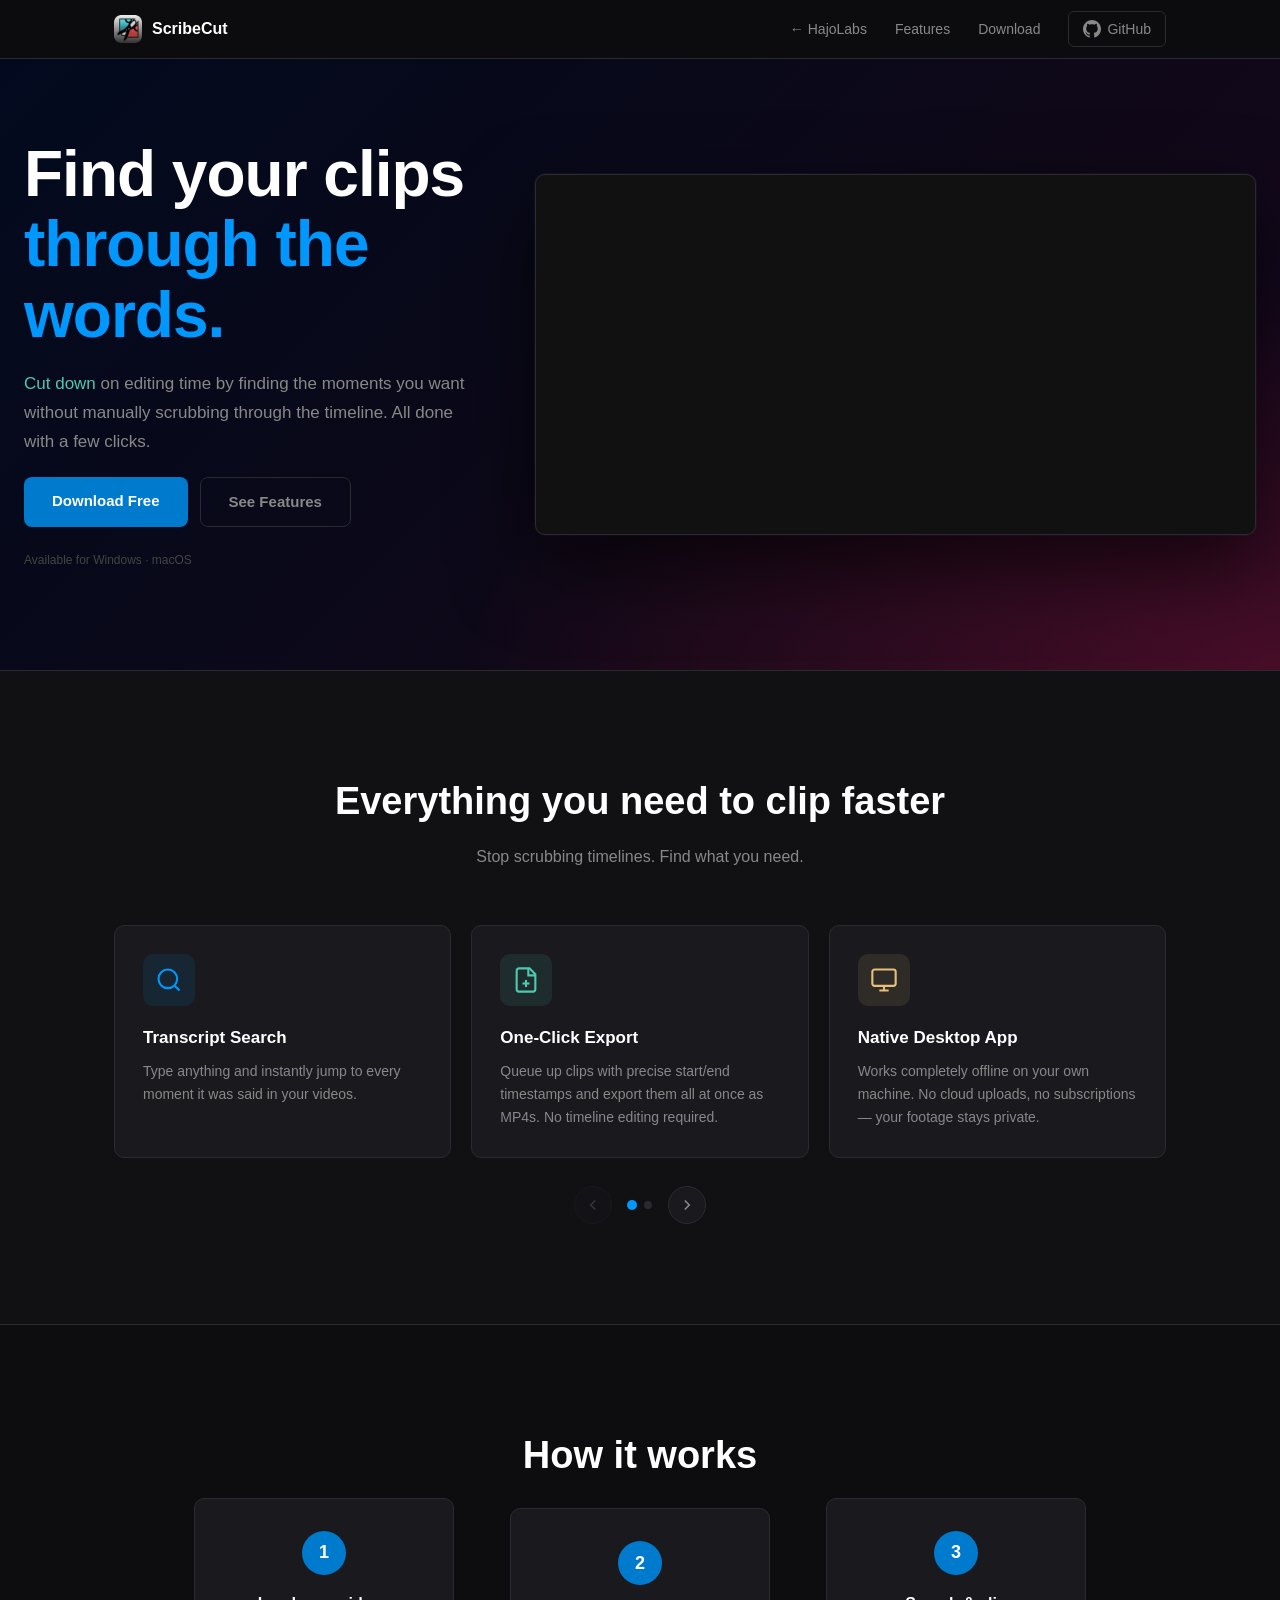
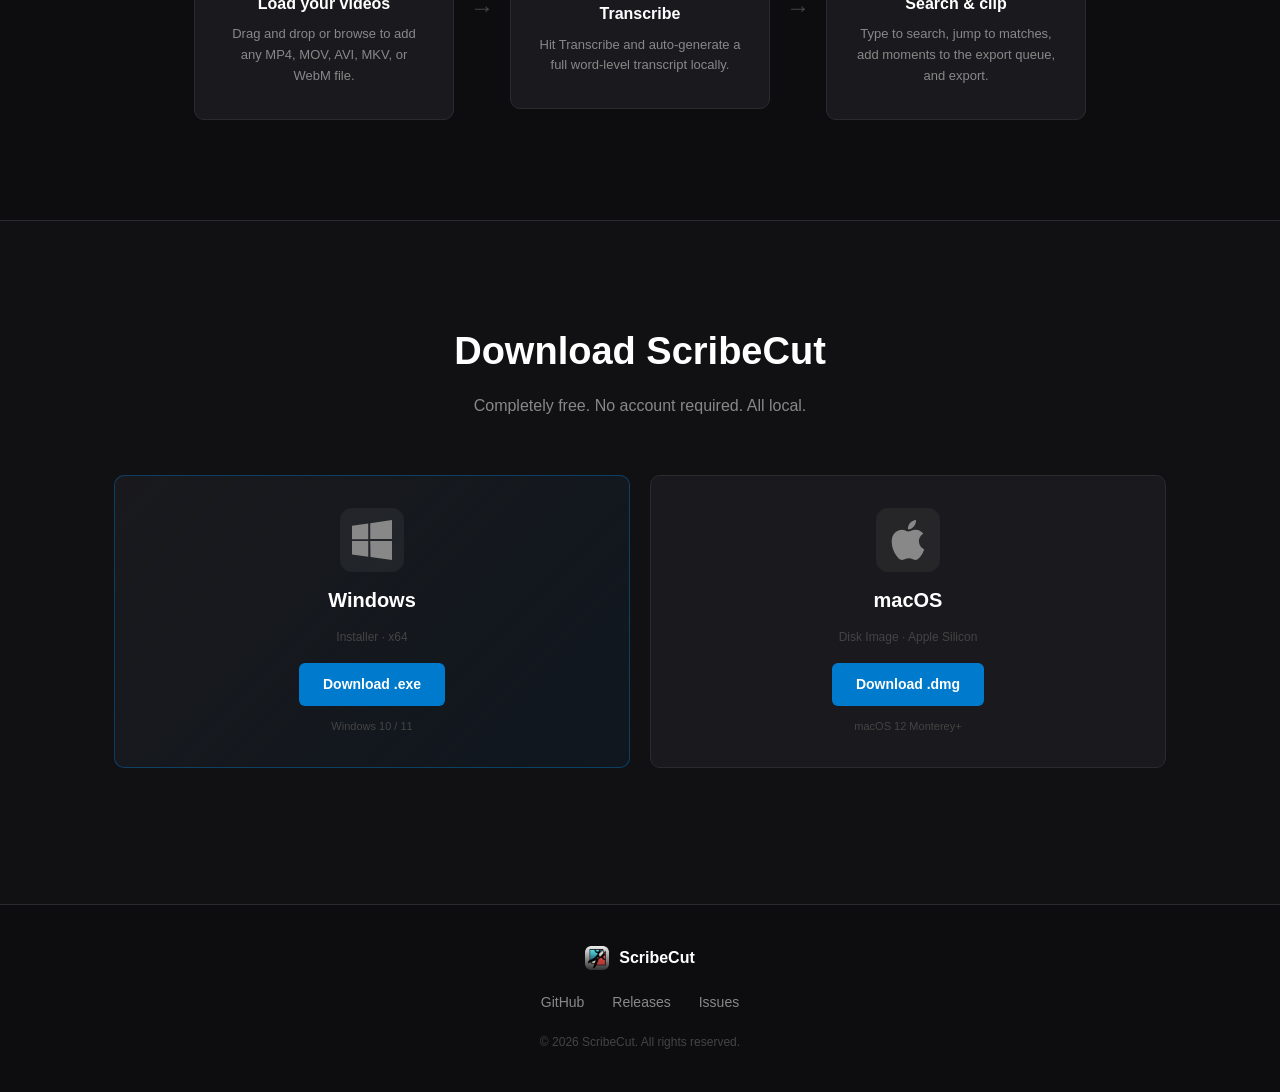
==== scribecut/index.html @ 836cd3b9 "Update HajoLabs site and ScribeCut landing page" ====
<!doctype html>
<html lang="en">
    <head>
        <meta charset="UTF-8" />
        <meta name="viewport" content="width=device-width, initial-scale=1.0" />
        <title>ScribeCut — Find your clips instantly</title>
        <link rel="icon" type="image/webp" href="peaklogo.webp" />
        <link rel="stylesheet" href="style.css" />
    </head>
    <body>
        <!-- Nav -->
        <nav class="nav">
            <div class="nav-inner">
                <a href="/" class="nav-brand">
                    <img src="peaklogo.webp" alt="ScribeCut" class="nav-logo" />
                    <span>ScribeCut</span>
                </a>
                <div class="nav-links">
                    <a href="/">← HajoLabs</a>
                    <a href="#features">Features</a>
                    <a href="#download">Download</a>
                    <a
                        href="https://github.com/joshsantiago04/scribecut"
                        target="_blank"
                        class="nav-github"
                    >
                        <svg
                            width="18"
                            height="18"
                            viewBox="0 0 24 24"
                            fill="currentColor"
                        >
                            <path
                                d="M12 0C5.37 0 0 5.37 0 12c0 5.3 3.438 9.8 8.205 11.385.6.113.82-.258.82-.577 0-.285-.01-1.04-.015-2.04-3.338.724-4.042-1.61-4.042-1.61-.546-1.385-1.335-1.755-1.335-1.755-1.087-.744.084-.729.084-.729 1.205.084 1.838 1.236 1.838 1.236 1.07 1.835 2.809 1.305 3.495.998.108-.776.417-1.305.76-1.605-2.665-.3-5.466-1.332-5.466-5.93 0-1.31.465-2.38 1.235-3.22-.135-.303-.54-1.523.105-3.176 0 0 1.005-.322 3.3 1.23.96-.267 1.98-.399 3-.405 1.02.006 2.04.138 3 .405 2.28-1.552 3.285-1.23 3.285-1.23.645 1.653.24 2.873.12 3.176.765.84 1.23 1.91 1.23 3.22 0 4.61-2.805 5.625-5.475 5.92.42.36.81 1.096.81 2.22 0 1.606-.015 2.896-.015 3.286 0 .315.21.69.825.57C20.565 21.795 24 17.295 24 12c0-6.63-5.37-12-12-12z"
                            />
                        </svg>
                        GitHub
                    </a>
                </div>
            </div>
        </nav>

        <!-- Hero -->
        <section class="hero">
            <div class="hero-glow"></div>
            <div class="hero-inner">
                <h1 class="hero-title">
                    Find your clips<br />
                    <span class="accent">through the words.</span>
                </h1>
                <p class="hero-sub">
                    <em>Cut down</em> on editing time by finding the moments you
                    want without manually scrubbing through the timeline. All
                    done with a few clicks.
                </p>
                <div class="hero-cta">
                    <a href="#download" class="btn-primary">Download Free</a>
                    <a href="#features" class="btn-ghost">See Features</a>
                </div>
                <p class="hero-platforms">Available for Windows · macOS</p>
            </div>

            <!-- Hero demo video -->
            <div class="hero-mockup">
                <div class="hero-video-wrap">
                    <video class="hero-video" autoplay loop muted playsinline>
                        <source src="demo.webm" type="video/webm" />
                        <source src="demo.mp4" type="video/mp4" />
                    </video>
                </div>
            </div>
        </section>

        <!-- Features -->
        <section class="features" id="features">
            <div class="section-inner">
                <h2 class="section-title">
                    Everything you need to clip faster
                </h2>
                <p class="section-sub">
                    Stop scrubbing timelines. Find what you need.
                </p>
                <div class="feature-carousel">
                    <div class="carousel-clip">
                        <div class="carousel-track-wrap">
                            <div class="carousel-track">
                                <div class="feature-card">
                                    <div class="feature-icon">
                                        <svg
                                            width="28"
                                            height="28"
                                            viewBox="0 0 24 24"
                                            fill="none"
                                            stroke="currentColor"
                                            stroke-width="1.8"
                                        >
                                            <circle cx="11" cy="11" r="8" />
                                            <path d="m21 21-4.35-4.35" />
                                        </svg>
                                    </div>
                                    <h3>Transcript Search</h3>
                                    <p>
                                        Type anything and instantly jump to
                                        every moment it was said in your videos.
                                    </p>
                                </div>

                                <div class="feature-card">
                                    <div class="feature-icon teal">
                                        <svg
                                            width="28"
                                            height="28"
                                            viewBox="0 0 24 24"
                                            fill="none"
                                            stroke="currentColor"
                                            stroke-width="1.8"
                                        >
                                            <path
                                                d="M15 2H6a2 2 0 0 0-2 2v16a2 2 0 0 0 2 2h12a2 2 0 0 0 2-2V7z"
                                            />
                                            <polyline points="14 2 14 8 20 8" />
                                            <line
                                                x1="12"
                                                y1="18"
                                                x2="12"
                                                y2="12"
                                            />
                                            <line
                                                x1="9"
                                                y1="15"
                                                x2="15"
                                                y2="15"
                                            />
                                        </svg>
                                    </div>
                                    <h3>One-Click Export</h3>
                                    <p>
                                        Queue up clips with precise start/end
                                        timestamps and export them all at once
                                        as MP4s. No timeline editing required.
                                    </p>
                                </div>

                                <div class="feature-card">
                                    <div class="feature-icon orange">
                                        <svg
                                            width="28"
                                            height="28"
                                            viewBox="0 0 24 24"
                                            fill="none"
                                            stroke="currentColor"
                                            stroke-width="1.8"
                                        >
                                            <rect
                                                x="2"
                                                y="3"
                                                width="20"
                                                height="14"
                                                rx="2"
                                            />
                                            <path d="M8 21h8M12 17v4" />
                                        </svg>
                                    </div>
                                    <h3>Native Desktop App</h3>
                                    <p>
                                        Works completely offline on your own
                                        machine. No cloud uploads, no
                                        subscriptions — your footage stays
                                        private.
                                    </p>
                                </div>

                                <div class="feature-card">
                                    <div class="feature-icon purple">
                                        <svg
                                            width="28"
                                            height="28"
                                            viewBox="0 0 24 24"
                                            fill="none"
                                            stroke="currentColor"
                                            stroke-width="1.8"
                                        >
                                            <path
                                                d="M12 2L2 7l10 5 10-5-10-5z"
                                            />
                                            <path d="m2 17 10 5 10-5" />
                                            <path d="m2 12 10 5 10-5" />
                                        </svg>
                                    </div>
                                    <h3>Multi-Video Library</h3>
                                    <p>
                                        Load as many videos as you want. Each
                                        one gets its own transcription and you
                                        can search across your whole session.
                                    </p>
                                </div>

                                <div class="feature-card">
                                    <div class="feature-icon red">
                                        <svg
                                            width="28"
                                            height="28"
                                            viewBox="0 0 24 24"
                                            fill="none"
                                            stroke="currentColor"
                                            stroke-width="1.8"
                                        >
                                            <path
                                                d="M13 2 3 14h9l-1 8 10-12h-9l1-8z"
                                            />
                                        </svg>
                                    </div>
                                    <h3>Instant Results</h3>
                                    <p>
                                        Debounced live search returns results as
                                        you type. Click a timestamp to jump
                                        directly to that moment in the video.
                                    </p>
                                </div>
                            </div>
                        </div>
                    </div>

                    <div class="carousel-controls">
                        <button
                            class="carousel-btn"
                            id="feat-prev"
                            aria-label="Previous"
                        >
                            <svg
                                width="18"
                                height="18"
                                viewBox="0 0 24 24"
                                fill="none"
                                stroke="currentColor"
                                stroke-width="2.2"
                            >
                                <polyline points="15 18 9 12 15 6" />
                            </svg>
                        </button>
                        <div class="carousel-dots" id="feat-dots"></div>
                        <button
                            class="carousel-btn"
                            id="feat-next"
                            aria-label="Next"
                        >
                            <svg
                                width="18"
                                height="18"
                                viewBox="0 0 24 24"
                                fill="none"
                                stroke="currentColor"
                                stroke-width="2.2"
                            >
                                <polyline points="9 18 15 12 9 6" />
                            </svg>
                        </button>
                    </div>
                </div>

                <script>
                    (function () {
                        const track = document.querySelector(".carousel-track");
                        const cards = track.querySelectorAll(".feature-card");
                        const dotsWrap = document.getElementById("feat-dots");
                        const prevBtn = document.getElementById("feat-prev");
                        const nextBtn = document.getElementById("feat-next");

                        function visibleCount() {
                            return window.innerWidth >= 900
                                ? 3
                                : window.innerWidth >= 600
                                  ? 2
                                  : 1;
                        }

                        let current = 0;

                        function totalPages() {
                            return Math.ceil(cards.length / visibleCount());
                        }

                        function buildDots() {
                            dotsWrap.innerHTML = "";
                            for (let i = 0; i < totalPages(); i++) {
                                const d = document.createElement("button");
                                d.className =
                                    "carousel-dot" +
                                    (i === current ? " active" : "");
                                d.setAttribute(
                                    "aria-label",
                                    "Go to page " + (i + 1),
                                );
                                d.addEventListener("click", () => goTo(i));
                                dotsWrap.appendChild(d);
                            }
                        }

                        function goTo(index) {
                            const vc = visibleCount();
                            const wrapWidth = track.parentElement.clientWidth;
                            const cardWidth = (wrapWidth - 20 * (vc - 1)) / vc;
                            current = Math.max(
                                0,
                                Math.min(index, totalPages() - 1),
                            );
                            track.style.transform =
                                "translateX(-" +
                                current * (wrapWidth + 20) +
                                "px)";
                            dotsWrap
                                .querySelectorAll(".carousel-dot")
                                .forEach((d, i) => {
                                    d.classList.toggle("active", i === current);
                                });
                            prevBtn.disabled = current === 0;
                            nextBtn.disabled = current === totalPages() - 1;
                        }

                        function setup() {
                            const vc = visibleCount();
                            const wrapWidth = track.parentElement.clientWidth;
                            const cardWidth = (wrapWidth - 20 * (vc - 1)) / vc;
                            cards.forEach((c) => {
                                c.style.flex = "0 0 " + cardWidth + "px";
                            });
                            buildDots();
                            goTo(Math.min(current, totalPages() - 1));
                        }

                        prevBtn.addEventListener("click", () =>
                            goTo(current - 1),
                        );
                        nextBtn.addEventListener("click", () =>
                            goTo(current + 1),
                        );

                        setup();
                        window.addEventListener("resize", setup);
                    })();
                </script>
            </div>
        </section>

        <!-- How it works -->
        <section class="how-it-works">
            <div class="section-inner">
                <h2 class="section-title">How it works</h2>
                <div class="steps">
                    <div class="step">
                        <div class="step-num">1</div>
                        <h3>Load your videos</h3>
                        <p>
                            Drag and drop or browse to add any MP4, MOV, AVI,
                            MKV, or WebM file.
                        </p>
                    </div>
                    <div class="step-arrow">→</div>
                    <div class="step">
                        <div class="step-num">2</div>
                        <h3>Transcribe</h3>
                        <p>
                            Hit Transcribe and auto-generate a full word-level
                            transcript locally.
                        </p>
                    </div>
                    <div class="step-arrow">→</div>
                    <div class="step">
                        <div class="step-num">3</div>
                        <h3>Search & clip</h3>
                        <p>
                            Type to search, jump to matches, add moments to the
                            export queue, and export.
                        </p>
                    </div>
                </div>
            </div>
        </section>

        <!-- Download -->
        <section class="download" id="download">
            <div class="section-inner">
                <h2 class="section-title">Download ScribeCut</h2>
                <p class="section-sub">
                    Completely free. No account required. All local.
                </p>
                <div class="download-cards">
                    <div class="download-card featured">
                        <div class="download-platform-icon">
                            <svg
                                width="40"
                                height="40"
                                viewBox="0 0 24 24"
                                fill="currentColor"
                            >
                                <path
                                    d="M0 3.449L9.75 2.1v9.451H0m10.949-9.602L24 0v11.4H10.949M0 12.6h9.75v9.451L0 20.699M10.949 12.6H24V24l-12.9-1.801"
                                />
                            </svg>
                        </div>
                        <h3>Windows</h3>
                        <p class="download-version">Installer · x64</p>
                        <a
                            href="https://github.com/joshsantiago04/scribecut/releases/latest/download/ScribeCut_1.0.0_x64-setup.exe"
                            class="download-btn"
                        >
                            Download .exe
                        </a>
                        <p class="download-note">Windows 10 / 11</p>
                    </div>

                    <div class="download-card">
                        <div class="download-platform-icon">
                            <svg
                                width="40"
                                height="40"
                                viewBox="0 0 24 24"
                                fill="currentColor"
                            >
                                <path
                                    d="M12.152 6.896c-.948 0-2.415-1.078-3.96-1.04-2.04.027-3.91 1.183-4.961 3.014-2.117 3.675-.546 9.103 1.519 12.09 1.013 1.454 2.208 3.09 3.792 3.039 1.52-.065 2.09-.987 3.935-.987 1.831 0 2.35.987 3.96.948 1.637-.026 2.676-1.48 3.676-2.948 1.156-1.688 1.636-3.325 1.662-3.415-.039-.013-3.182-1.221-3.22-4.857-.026-3.04 2.48-4.494 2.597-4.559-1.429-2.09-3.623-2.324-4.39-2.376-2-.156-3.675 1.09-4.61 1.09zM15.53 3.83c.843-1.012 1.4-2.427 1.245-3.83-1.207.052-2.662.805-3.532 1.818-.78.896-1.454 2.338-1.273 3.714 1.338.104 2.715-.688 3.559-1.701"
                                />
                            </svg>
                        </div>
                        <h3>macOS</h3>
                        <p class="download-version">
                            Disk Image · Apple Silicon
                        </p>
                        <a
                            href="https://github.com/joshsantiago04/scribecut/releases/latest/download/ScribeCut_1.0.0_aarch64.dmg"
                            class="download-btn"
                        >
                            Download .dmg
                        </a>
                        <p class="download-note">macOS 12 Monterey+</p>
                    </div>

                    </div>
                </div>
            </div>
        </section>

        <!-- Footer -->
        <footer class="footer">
            <div class="footer-inner">
                <div class="footer-brand">
                    <img
                        src="peaklogo.webp"
                        alt="ScribeCut"
                        class="footer-logo"
                    />
                    <span>ScribeCut</span>
                </div>
                <div class="footer-links">
                    <a
                        href="https://github.com/joshsantiago04/scribecut"
                        target="_blank"
                        >GitHub</a
                    >
                    <a
                        href="https://github.com/joshsantiago04/scribecut/releases"
                        target="_blank"
                        >Releases</a
                    >
                    <a
                        href="https://github.com/joshsantiago04/scribecut/issues"
                        target="_blank"
                        >Issues</a
                    >
                </div>
                <p class="footer-copy">
                    © 2026 ScribeCut. All rights reserved.
                </p>
            </div>
        </footer>
    </body>
</html>
---- scribecut/style.css ----
/* ── Reset & Base ── */
*,
*::before,
*::after {
    box-sizing: border-box;
    margin: 0;
    padding: 0;
}

:root {
    --bg: #0d0d0f;
    --bg2: #111114;
    --card: #1a1a1e;
    --card2: #1e1e22;
    --border: #2a2a30;
    --accent: #007acc;
    --accent2: #0098ff;
    --green: #2d6a4f;
    --green2: #4ec9b0;
    --text: #e0e0e0;
    --muted: #888;
    --faint: #444;
    --radius: 10px;
}

html {
    scroll-behavior: smooth;
}

body {
    background: var(--bg);
    color: var(--text);
    font-family:
        -apple-system, BlinkMacSystemFont, "Segoe UI", Roboto, sans-serif;
    line-height: 1.6;
    -webkit-font-smoothing: antialiased;
}

a {
    color: inherit;
    text-decoration: none;
}

/* ── Nav ── */
.nav {
    position: sticky;
    top: 0;
    z-index: 100;
    background: rgba(13, 13, 15, 0.85);
    backdrop-filter: blur(12px);
    border-bottom: 1px solid var(--border);
}

.nav-inner {
    max-width: 1100px;
    margin: 0 auto;
    padding: 0 24px;
    height: 58px;
    display: flex;
    align-items: center;
    justify-content: space-between;
}

.nav-brand {
    display: flex;
    align-items: center;
    gap: 10px;
    font-weight: 600;
    font-size: 16px;
    color: #fff;
}

.nav-logo {
    width: 28px;
    height: 28px;
    border-radius: 6px;
    object-fit: contain;
}

.nav-links {
    display: flex;
    align-items: center;
    gap: 28px;
    font-size: 14px;
    color: var(--muted);
}

.nav-links a {
    transition: color 0.15s;
}
.nav-links a:hover {
    color: #fff;
}

.nav-github {
    display: flex;
    align-items: center;
    gap: 6px;
    padding: 6px 14px;
    border: 1px solid var(--border);
    border-radius: 6px;
    transition:
        border-color 0.15s,
        color 0.15s !important;
}

.nav-github:hover {
    border-color: var(--faint);
    color: #fff !important;
}

/* ── Sections ── */
.section-inner {
    max-width: 1100px;
    margin: 0 auto;
    padding: 0 24px;
}

.section-title {
    font-size: clamp(28px, 4vw, 38px);
    font-weight: 700;
    color: #fff;
    text-align: center;
    margin-bottom: 12px;
}

.section-sub {
    color: var(--muted);
    text-align: center;
    font-size: 16px;
    margin-bottom: 56px;
}

/* ── Hero Animations ── */
@keyframes fadeDown {
    from {
        opacity: 0;
        transform: translateY(-22px);
    }
    to {
        opacity: 1;
        transform: translateY(0);
    }
}

@keyframes fadeUp {
    from {
        opacity: 0;
        transform: translateY(28px);
    }
    to {
        opacity: 1;
        transform: translateY(0);
    }
}

/* ── Hero ── */
.hero {
    position: relative;
    overflow: hidden;
    display: grid;
    grid-template-columns: 1fr 1.6fr;
    align-items: center;
    gap: 60px;
    padding: 80px max(24px, calc((100vw - 1500px) / 2 + 24px)) 100px;
    background: linear-gradient(
        135deg,
        #030a1f 0%,
        #07091a 30%,
        #100818 65%,
        #160720 100%
    );
}

.hero-glow {
    position: absolute;
    inset: 0;
    background: radial-gradient(ellipse at 100% 100%, rgba(200, 30, 60, 0.28) 0%, transparent 45%);
    pointer-events: none;
}

.hero-inner {
    display: flex;
    flex-direction: column;
    gap: 20px;
}

.hero-inner > * {
    animation: fadeDown 0.6s cubic-bezier(0.22, 1, 0.36, 1) both;
}

.hero-inner > *:nth-child(1) { animation-delay: 0.05s; }
.hero-inner > *:nth-child(2) { animation-delay: 0.15s; }
.hero-inner > *:nth-child(3) { animation-delay: 0.25s; }
.hero-inner > *:nth-child(4) { animation-delay: 0.35s; }

.hero-badge {
    display: inline-flex;
    align-items: center;
    padding: 4px 12px;
    background: rgba(0, 122, 204, 0.15);
    border: 1px solid rgba(0, 122, 204, 0.3);
    border-radius: 999px;
    font-size: 12px;
    font-weight: 600;
    text-transform: uppercase;
    letter-spacing: 0.8px;
    color: var(--accent2);
    width: fit-content;
}

.hero-title {
    font-size: clamp(40px, 6vw, 64px);
    font-weight: 800;
    line-height: 1.1;
    color: #fff;
    letter-spacing: -1px;
}

.hero-title .accent {
    color: var(--accent2);
}

.hero-sub {
    font-size: 17px;
    color: var(--muted);
    line-height: 1.7;
    max-width: 480px;
}

.hero-sub em {
    font-style: normal;
    color: var(--green2);
    font-weight: 500;
}

.hero-cta {
    display: flex;
    gap: 12px;
    flex-wrap: wrap;
}

.btn-primary {
    padding: 12px 28px;
    background: var(--accent);
    color: #fff;
    font-size: 15px;
    font-weight: 600;
    border-radius: 8px;
    transition:
        background 0.15s,
        transform 0.1s;
}

.btn-primary:hover {
    background: var(--accent2);
    transform: translateY(-1px);
}

.btn-ghost {
    padding: 12px 28px;
    background: transparent;
    color: var(--muted);
    font-size: 15px;
    font-weight: 600;
    border: 1px solid var(--border);
    border-radius: 8px;
    transition:
        border-color 0.15s,
        color 0.15s;
}

.btn-ghost:hover {
    border-color: var(--faint);
    color: #fff;
}

.hero-platforms {
    font-size: 12px;
    color: var(--faint);
    margin-top: 4px;
}

/* ── Hero Demo Video ── */
.hero-mockup {
    display: flex;
    justify-content: center;
    position: relative;
    z-index: 1;
    animation: fadeUp 0.7s cubic-bezier(0.22, 1, 0.36, 1) 0.2s both;
}

.hero-video-wrap {
    width: 100%;
    max-width: 100%;
    border-radius: 10px;
    border: 1px solid var(--border);
    box-shadow:
        0 32px 80px rgba(0, 0, 0, 0.6),
        0 0 0 1px rgba(255, 255, 255, 0.04);
    overflow: hidden;
    background: #111;
}

.hero-video {
    width: 100%;
    height: auto;
    display: block;
}

/* ── Features ── */
.features {
    padding: 100px 24px;
    background: var(--bg2);
    border-top: 1px solid var(--border);
    border-bottom: 1px solid var(--border);
}

/* Carousel */
.feature-carousel {
    display: flex;
    flex-direction: column;
    gap: 28px;
}

.carousel-clip {
    overflow: hidden;
    padding: 8px 3px 12px;
    margin: -8px -3px -12px;
}

.carousel-track-wrap {
    /* sizing handled by .carousel-clip content area */
}

.carousel-track {
    display: flex;
    gap: 20px;
    transition: transform 0.4s cubic-bezier(0.4, 0, 0.2, 1);
}

.carousel-controls {
    display: flex;
    align-items: center;
    justify-content: center;
    gap: 16px;
}

.carousel-btn {
    width: 38px;
    height: 38px;
    border-radius: 50%;
    border: 1px solid var(--border);
    background: var(--card);
    color: var(--muted);
    display: flex;
    align-items: center;
    justify-content: center;
    cursor: pointer;
    transition:
        border-color 0.15s,
        color 0.15s;
    flex-shrink: 0;
}

.carousel-btn:hover:not(:disabled) {
    border-color: var(--faint);
    color: #fff;
}

.carousel-btn:disabled {
    opacity: 0.3;
    cursor: default;
}

.carousel-dots {
    display: flex;
    gap: 8px;
}

.carousel-dot {
    width: 8px;
    height: 8px;
    border-radius: 50%;
    border: none;
    background: var(--border);
    cursor: pointer;
    transition:
        background 0.2s,
        transform 0.2s;
    padding: 0;
}

.carousel-dot.active {
    background: var(--accent2);
    transform: scale(1.25);
}

.feature-card {
    background: var(--card);
    border: 1px solid var(--border);
    border-radius: var(--radius);
    padding: 28px;
    transition:
        border-color 0.2s,
        transform 0.2s;
}

.feature-card:hover {
    border-color: var(--faint);
    transform: translateY(-2px);
}

.feature-icon {
    width: 52px;
    height: 52px;
    border-radius: 10px;
    background: rgba(0, 122, 204, 0.12);
    color: var(--accent2);
    display: flex;
    align-items: center;
    justify-content: center;
    margin-bottom: 18px;
}

.feature-icon.green {
    background: rgba(78, 201, 176, 0.1);
    color: var(--green2);
}
.feature-icon.teal {
    background: rgba(78, 201, 176, 0.1);
    color: var(--green2);
}
.feature-icon.orange {
    background: rgba(229, 192, 123, 0.1);
    color: #e5c07b;
}
.feature-icon.purple {
    background: rgba(180, 120, 240, 0.1);
    color: #b478f0;
}
.feature-icon.red {
    background: rgba(192, 57, 43, 0.1);
    color: #e05555;
}

.feature-card h3 {
    font-size: 17px;
    font-weight: 600;
    color: #fff;
    margin-bottom: 8px;
}

.feature-card p {
    font-size: 14px;
    color: var(--muted);
    line-height: 1.65;
}

/* ── How it works ── */
.how-it-works {
    padding: 100px 24px;
}

.steps {
    display: flex;
    align-items: center;
    justify-content: center;
    gap: 16px;
    flex-wrap: wrap;
}

.step {
    background: var(--card);
    border: 1px solid var(--border);
    border-radius: var(--radius);
    padding: 32px 28px;
    max-width: 260px;
    text-align: center;
}

.step-num {
    width: 44px;
    height: 44px;
    border-radius: 50%;
    background: var(--accent);
    color: #fff;
    font-size: 18px;
    font-weight: 700;
    display: flex;
    align-items: center;
    justify-content: center;
    margin: 0 auto 16px;
}

.step h3 {
    font-size: 16px;
    font-weight: 600;
    color: #fff;
    margin-bottom: 8px;
}

.step p {
    font-size: 13px;
    color: var(--muted);
    line-height: 1.6;
}

.step-arrow {
    font-size: 24px;
    color: var(--faint);
}

/* ── Download ── */
.download {
    padding: 100px 24px;
    background: var(--bg2);
    border-top: 1px solid var(--border);
}

.download-cards {
    display: grid;
    grid-template-columns: repeat(auto-fit, minmax(240px, 1fr));
    gap: 20px;
    margin-bottom: 36px;
}

.download-card {
    background: var(--card);
    border: 1px solid var(--border);
    border-radius: var(--radius);
    padding: 32px 24px;
    text-align: center;
    display: flex;
    flex-direction: column;
    align-items: center;
    gap: 12px;
    transition: border-color 0.2s;
}

.download-card:hover {
    border-color: var(--faint);
}

.download-card.featured {
    border-color: rgba(0, 122, 204, 0.4);
    background: linear-gradient(
        135deg,
        var(--card) 0%,
        rgba(0, 122, 204, 0.06) 100%
    );
}

.download-platform-icon {
    width: 64px;
    height: 64px;
    border-radius: 12px;
    background: rgba(255, 255, 255, 0.05);
    display: flex;
    align-items: center;
    justify-content: center;
    color: var(--muted);
}

.download-card h3 {
    font-size: 20px;
    font-weight: 700;
    color: #fff;
}

.download-version {
    font-size: 12px;
    color: var(--faint);
}

.download-btn {
    display: inline-block;
    padding: 10px 24px;
    background: var(--accent);
    color: #fff;
    font-size: 14px;
    font-weight: 600;
    border-radius: 6px;
    transition: background 0.15s;
    margin-top: 4px;
}

.download-btn:hover {
    background: var(--accent2);
}

.download-note {
    font-size: 11px;
    color: var(--faint);
}

.download-alt {
    text-align: center;
    display: flex;
    flex-direction: column;
    gap: 6px;
    margin-bottom: 60px;
}

.download-alt p {
    font-size: 13px;
    color: var(--muted);
}

.download-alt a {
    color: var(--accent2);
    transition: color 0.15s;
}

.download-alt a:hover {
    color: #fff;
}

/* ── Requirements ── */
.requirements {
    background: var(--card);
    border: 1px solid var(--border);
    border-radius: var(--radius);
    padding: 32px;
    max-width: 700px;
    margin: 0 auto;
}

.requirements h3 {
    font-size: 16px;
    font-weight: 600;
    color: #fff;
    margin-bottom: 20px;
    text-align: center;
}

.req-grid {
    display: grid;
    grid-template-columns: 1fr 1fr;
    gap: 16px;
}

.req-item {
    display: flex;
    flex-direction: column;
    gap: 4px;
}

.req-label {
    font-size: 11px;
    text-transform: uppercase;
    letter-spacing: 0.8px;
    color: var(--faint);
    font-weight: 600;
}

.req-value {
    font-size: 14px;
    color: var(--text);
}

/* ── Footer ── */
.footer {
    border-top: 1px solid var(--border);
    padding: 40px 24px;
}

.footer-inner {
    max-width: 1100px;
    margin: 0 auto;
    display: flex;
    flex-direction: column;
    align-items: center;
    gap: 20px;
}

.footer-brand {
    display: flex;
    align-items: center;
    gap: 10px;
    font-weight: 600;
    color: #fff;
}

.footer-logo {
    width: 24px;
    height: 24px;
    border-radius: 5px;
    object-fit: contain;
}

.footer-links {
    display: flex;
    gap: 28px;
    font-size: 14px;
    color: var(--muted);
}

.footer-links a {
    transition: color 0.15s;
}
.footer-links a:hover {
    color: #fff;
}

.footer-copy {
    font-size: 12px;
    color: var(--faint);
}

/* ── Responsive ── */
@media (max-width: 768px) {
    .hero {
        grid-template-columns: 1fr;
        padding: 60px 24px 60px;
    }

    .hero-mockup {
        display: none;
    }

    .req-grid {
        grid-template-columns: 1fr;
    }

    .steps {
        flex-direction: column;
    }
    .step-arrow {
        transform: rotate(90deg);
    }

    .nav-links a:not(.nav-github) {
        display: none;
    }
}
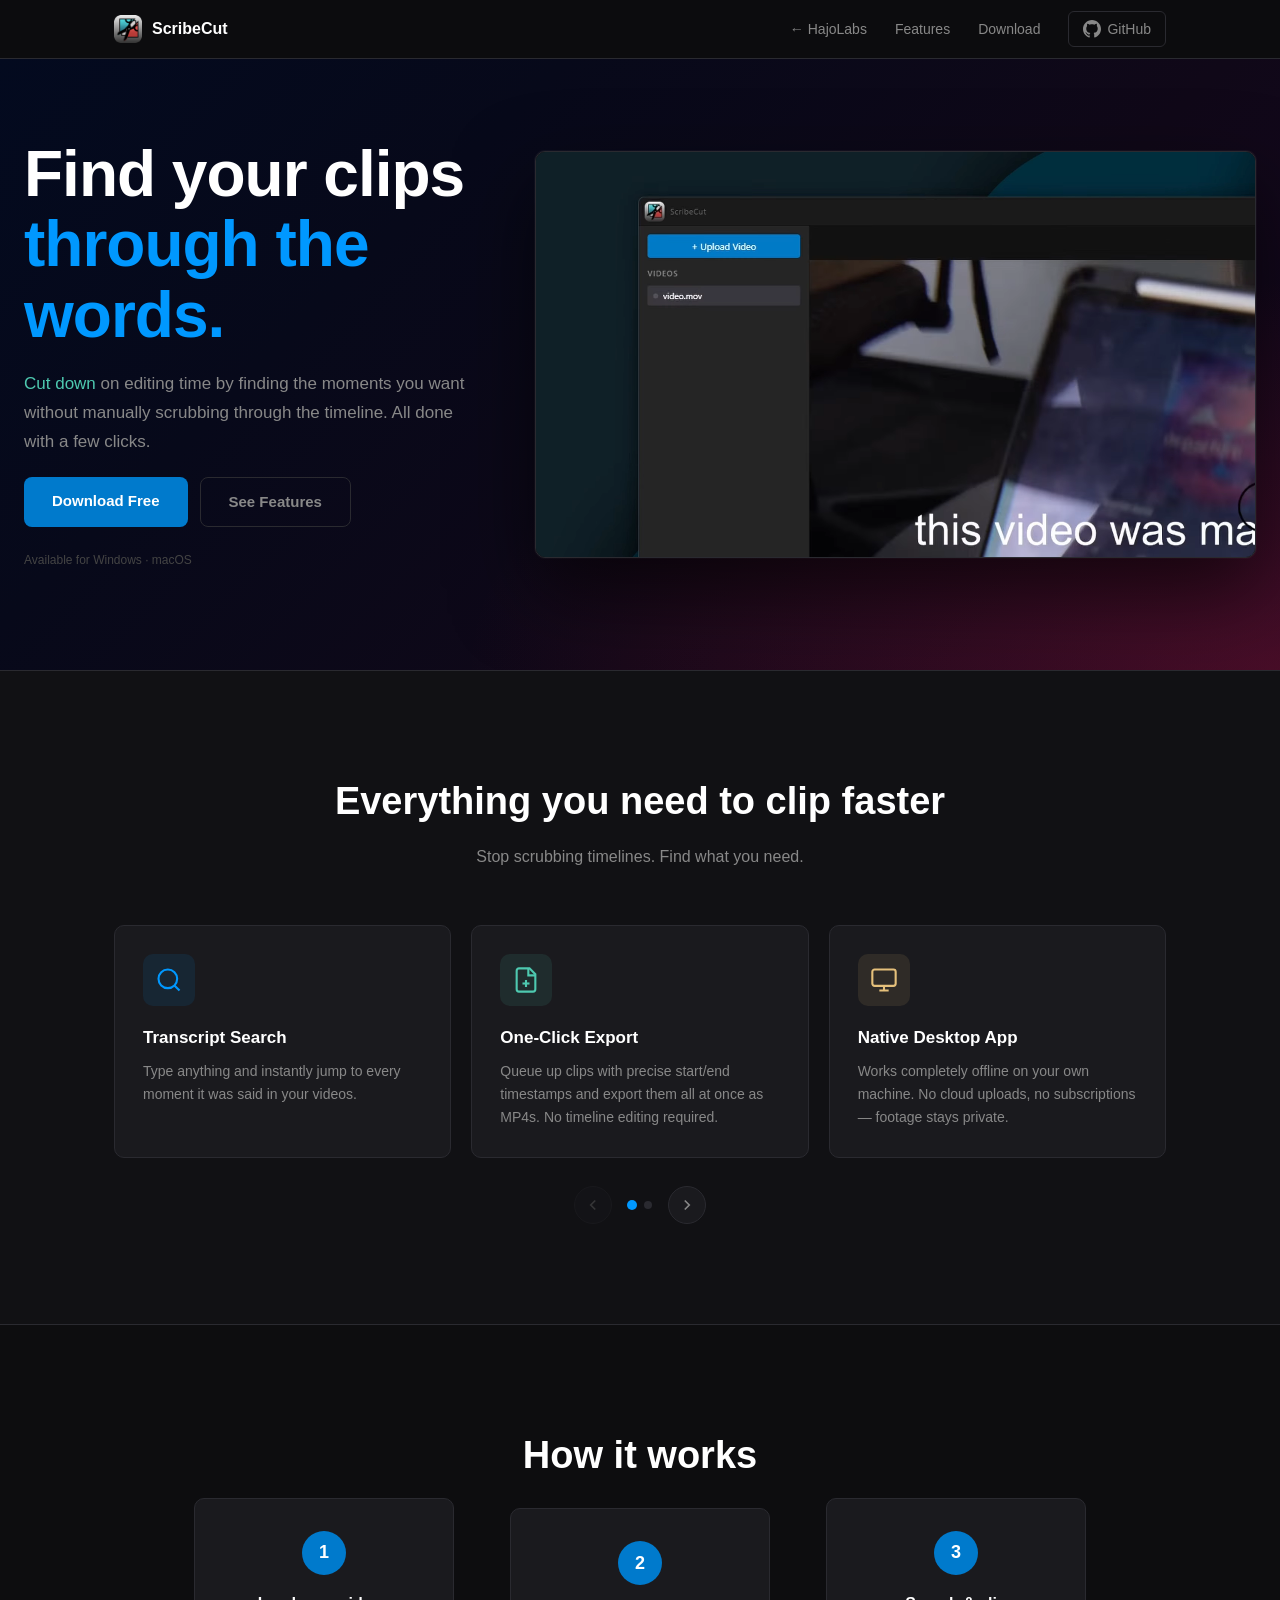
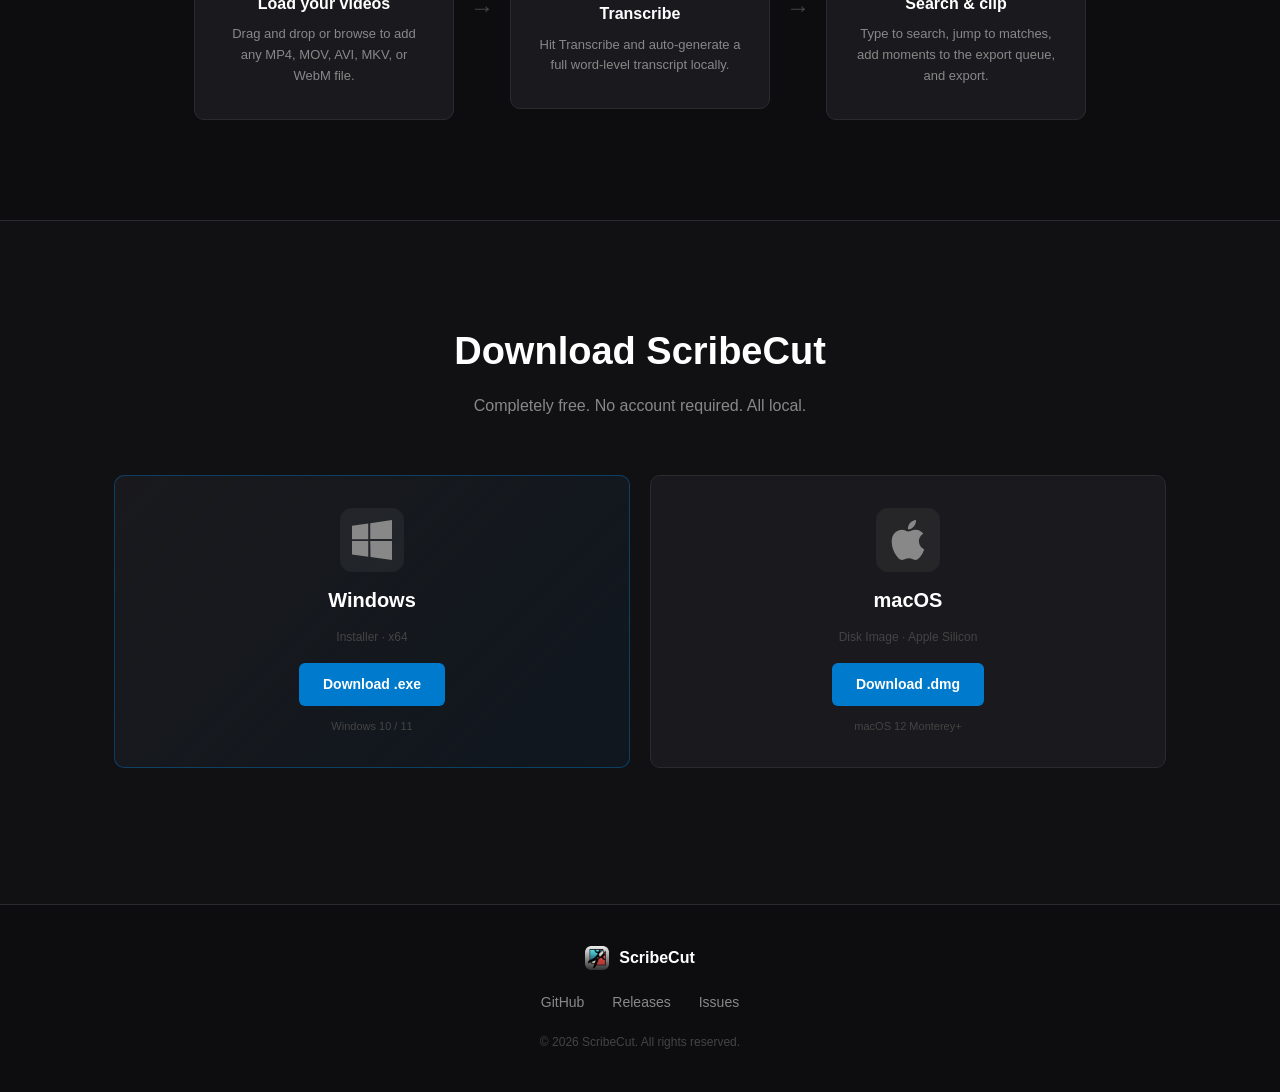
==== commit 8ee58e6f: "Push to rerun build" ====
--- a/scribecut/index.html
+++ b/scribecut/index.html
@@ -165,8 +165,7 @@
                                     <p>
                                         Works completely offline on your own
                                         machine. No cloud uploads, no
-                                        subscriptions — your footage stays
-                                        private.
+                                        subscriptions — footage stays private.
                                     </p>
                                 </div>
 
@@ -401,7 +400,7 @@
                         <h3>Windows</h3>
                         <p class="download-version">Installer · x64</p>
                         <a
-                            href="https://github.com/joshsantiago04/scribecut/releases/latest/download/ScribeCut_1.0.0_x64-setup.exe"
+                            href="https://github.com/joshsantiago04/scribecut/releases/download/v1.0.1/ScribeCut_1.0.1_x64-setup.exe"
                             class="download-btn"
                         >
                             Download .exe
@@ -427,7 +426,7 @@
                             Disk Image · Apple Silicon
                         </p>
                         <a
-                            href="https://github.com/joshsantiago04/scribecut/releases/latest/download/ScribeCut_1.0.0_aarch64.dmg"
+                            href="https://github.com/joshsantiago04/scribecut/releases/download/v1.0.1/ScribeCut_1.0.1_aarch64.dmg"
                             class="download-btn"
                         >
                             Download .dmg
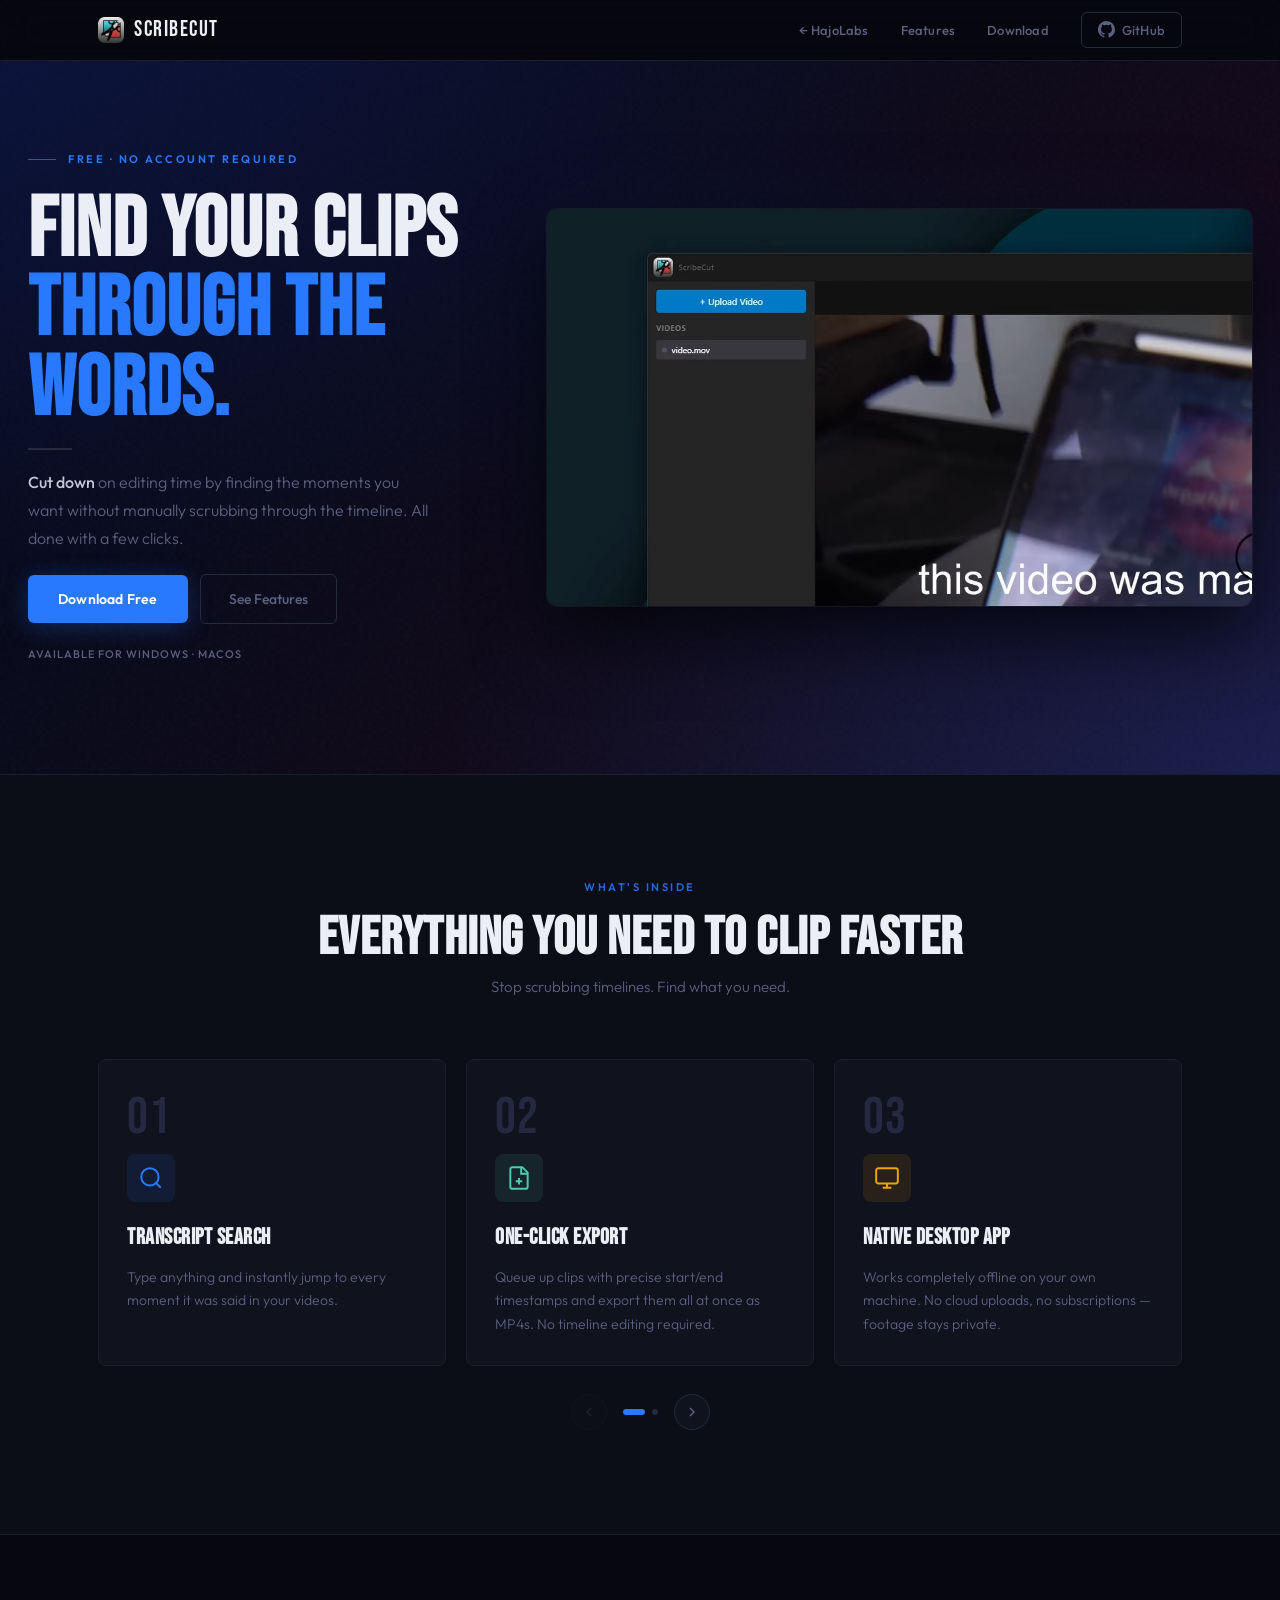
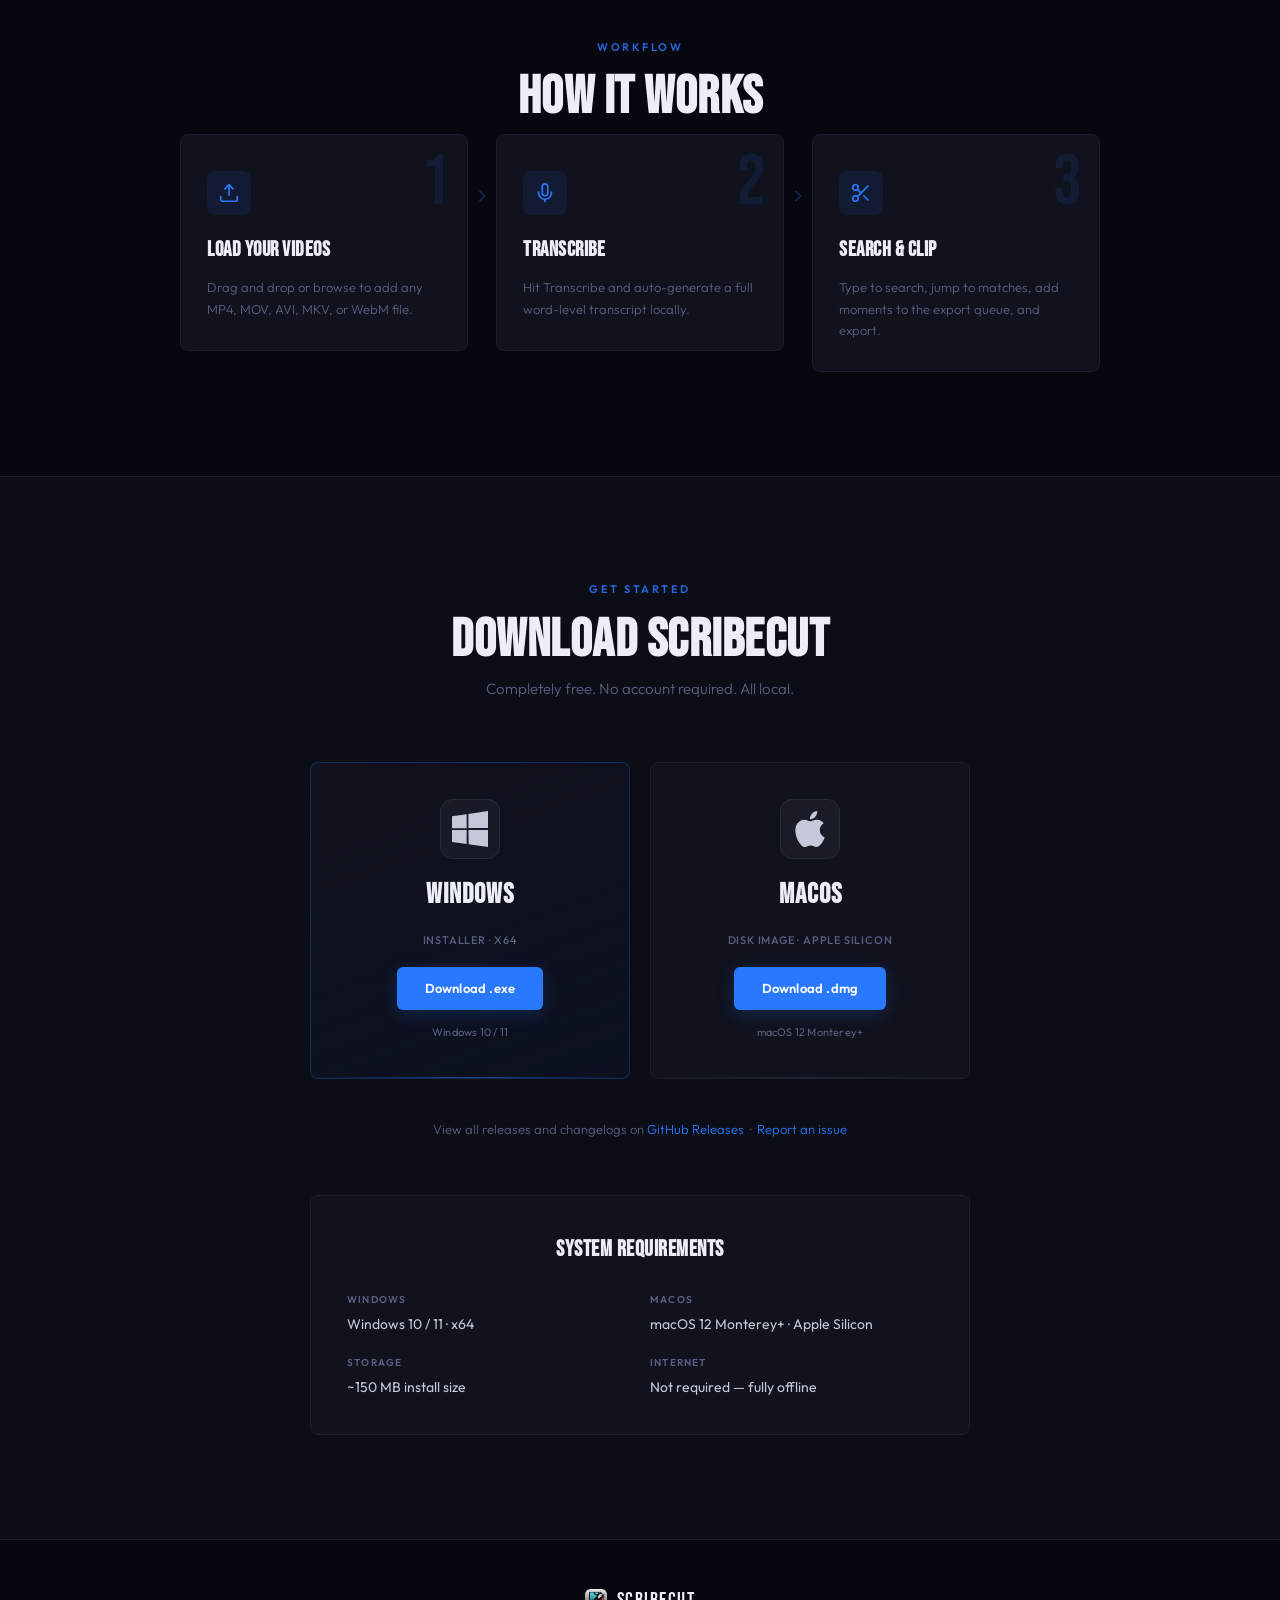
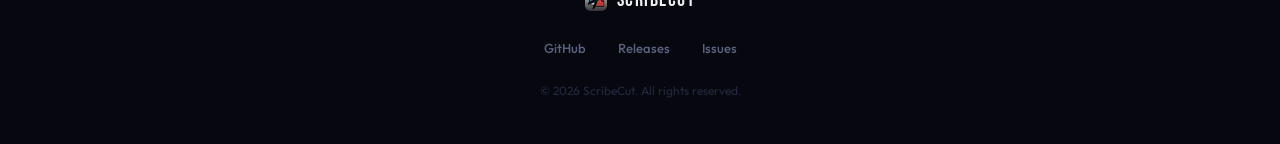
==== commit 7f1bddcb: "Update pages" ====
--- a/scribecut/index.html
+++ b/scribecut/index.html
@@ -5,6 +5,9 @@
         <meta name="viewport" content="width=device-width, initial-scale=1.0" />
         <title>ScribeCut — Find your clips instantly</title>
         <link rel="icon" type="image/webp" href="peaklogo.webp" />
+        <link rel="preconnect" href="https://fonts.googleapis.com" />
+        <link rel="preconnect" href="https://fonts.gstatic.com" crossorigin />
+        <link href="https://fonts.googleapis.com/css2?family=Bebas+Neue&family=Outfit:wght@300;400;500;600&display=swap" rel="stylesheet" />
         <link rel="stylesheet" href="style.css" />
     </head>
     <body>
@@ -24,15 +27,8 @@
                         target="_blank"
                         class="nav-github"
                     >
-                        <svg
-                            width="18"
-                            height="18"
-                            viewBox="0 0 24 24"
-                            fill="currentColor"
-                        >
-                            <path
-                                d="M12 0C5.37 0 0 5.37 0 12c0 5.3 3.438 9.8 8.205 11.385.6.113.82-.258.82-.577 0-.285-.01-1.04-.015-2.04-3.338.724-4.042-1.61-4.042-1.61-.546-1.385-1.335-1.755-1.335-1.755-1.087-.744.084-.729.084-.729 1.205.084 1.838 1.236 1.838 1.236 1.07 1.835 2.809 1.305 3.495.998.108-.776.417-1.305.76-1.605-2.665-.3-5.466-1.332-5.466-5.93 0-1.31.465-2.38 1.235-3.22-.135-.303-.54-1.523.105-3.176 0 0 1.005-.322 3.3 1.23.96-.267 1.98-.399 3-.405 1.02.006 2.04.138 3 .405 2.28-1.552 3.285-1.23 3.285-1.23.645 1.653.24 2.873.12 3.176.765.84 1.23 1.91 1.23 3.22 0 4.61-2.805 5.625-5.475 5.92.42.36.81 1.096.81 2.22 0 1.606-.015 2.896-.015 3.286 0 .315.21.69.825.57C20.565 21.795 24 17.295 24 12c0-6.63-5.37-12-12-12z"
-                            />
+                        <svg width="17" height="17" viewBox="0 0 24 24" fill="currentColor">
+                            <path d="M12 0C5.37 0 0 5.37 0 12c0 5.3 3.438 9.8 8.205 11.385.6.113.82-.258.82-.577 0-.285-.01-1.04-.015-2.04-3.338.724-4.042-1.61-4.042-1.61-.546-1.385-1.335-1.755-1.335-1.755-1.087-.744.084-.729.084-.729 1.205.084 1.838 1.236 1.838 1.236 1.07 1.835 2.809 1.305 3.495.998.108-.776.417-1.305.76-1.605-2.665-.3-5.466-1.332-5.466-5.93 0-1.31.465-2.38 1.235-3.22-.135-.303-.54-1.523.105-3.176 0 0 1.005-.322 3.3 1.23.96-.267 1.98-.399 3-.405 1.02.006 2.04.138 3 .405 2.28-1.552 3.285-1.23 3.285-1.23.645 1.653.24 2.873.12 3.176.765.84 1.23 1.91 1.23 3.22 0 4.61-2.805 5.625-5.475 5.92.42.36.81 1.096.81 2.22 0 1.606-.015 2.896-.015 3.286 0 .315.21.69.825.57C20.565 21.795 24 17.295 24 12c0-6.63-5.37-12-12-12z"/>
                         </svg>
                         GitHub
                     </a>
@@ -43,21 +39,28 @@
         <!-- Hero -->
         <section class="hero">
             <div class="hero-glow"></div>
+            <div class="hero-glow2"></div>
+
             <div class="hero-inner">
+                <div class="hero-eyebrow">
+                    <span class="hero-eyebrow-line"></span>
+                    Free &middot; No Account Required
+                </div>
                 <h1 class="hero-title">
                     Find your clips<br />
                     <span class="accent">through the words.</span>
                 </h1>
+                <div class="hero-divider"></div>
                 <p class="hero-sub">
-                    <em>Cut down</em> on editing time by finding the moments you
-                    want without manually scrubbing through the timeline. All
-                    done with a few clicks.
+                    <strong>Cut down</strong> on editing time by finding the moments you
+                    want without manually scrubbing through the timeline.
+                    All done with a few clicks.
                 </p>
                 <div class="hero-cta">
                     <a href="#download" class="btn-primary">Download Free</a>
                     <a href="#features" class="btn-ghost">See Features</a>
                 </div>
-                <p class="hero-platforms">Available for Windows · macOS</p>
+                <p class="hero-platforms">Available for Windows &middot; macOS</p>
             </div>
 
             <!-- Hero demo video -->
@@ -74,184 +77,89 @@
         <!-- Features -->
         <section class="features" id="features">
             <div class="section-inner">
-                <h2 class="section-title">
-                    Everything you need to clip faster
-                </h2>
-                <p class="section-sub">
-                    Stop scrubbing timelines. Find what you need.
-                </p>
+                <p class="section-label">What's inside</p>
+                <h2 class="section-title">Everything you need to clip faster</h2>
+                <p class="section-sub">Stop scrubbing timelines. Find what you need.</p>
+
                 <div class="feature-carousel">
                     <div class="carousel-clip">
                         <div class="carousel-track-wrap">
                             <div class="carousel-track">
-                                <div class="feature-card">
+                                <div class="feature-card reveal">
+                                    <span class="feature-num">01</span>
                                     <div class="feature-icon">
-                                        <svg
-                                            width="28"
-                                            height="28"
-                                            viewBox="0 0 24 24"
-                                            fill="none"
-                                            stroke="currentColor"
-                                            stroke-width="1.8"
-                                        >
-                                            <circle cx="11" cy="11" r="8" />
-                                            <path d="m21 21-4.35-4.35" />
+                                        <svg width="26" height="26" viewBox="0 0 24 24" fill="none" stroke="currentColor" stroke-width="1.8">
+                                            <circle cx="11" cy="11" r="8"/>
+                                            <path d="m21 21-4.35-4.35"/>
                                         </svg>
                                     </div>
                                     <h3>Transcript Search</h3>
-                                    <p>
-                                        Type anything and instantly jump to
-                                        every moment it was said in your videos.
-                                    </p>
-                                </div>
-
-                                <div class="feature-card">
+                                    <p>Type anything and instantly jump to every moment it was said in your videos.</p>
+                                </div>
+
+                                <div class="feature-card reveal">
+                                    <span class="feature-num">02</span>
                                     <div class="feature-icon teal">
-                                        <svg
-                                            width="28"
-                                            height="28"
-                                            viewBox="0 0 24 24"
-                                            fill="none"
-                                            stroke="currentColor"
-                                            stroke-width="1.8"
-                                        >
-                                            <path
-                                                d="M15 2H6a2 2 0 0 0-2 2v16a2 2 0 0 0 2 2h12a2 2 0 0 0 2-2V7z"
-                                            />
-                                            <polyline points="14 2 14 8 20 8" />
-                                            <line
-                                                x1="12"
-                                                y1="18"
-                                                x2="12"
-                                                y2="12"
-                                            />
-                                            <line
-                                                x1="9"
-                                                y1="15"
-                                                x2="15"
-                                                y2="15"
-                                            />
+                                        <svg width="26" height="26" viewBox="0 0 24 24" fill="none" stroke="currentColor" stroke-width="1.8">
+                                            <path d="M15 2H6a2 2 0 0 0-2 2v16a2 2 0 0 0 2 2h12a2 2 0 0 0 2-2V7z"/>
+                                            <polyline points="14 2 14 8 20 8"/>
+                                            <line x1="12" y1="18" x2="12" y2="12"/>
+                                            <line x1="9" y1="15" x2="15" y2="15"/>
                                         </svg>
                                     </div>
                                     <h3>One-Click Export</h3>
-                                    <p>
-                                        Queue up clips with precise start/end
-                                        timestamps and export them all at once
-                                        as MP4s. No timeline editing required.
-                                    </p>
-                                </div>
-
-                                <div class="feature-card">
+                                    <p>Queue up clips with precise start/end timestamps and export them all at once as MP4s. No timeline editing required.</p>
+                                </div>
+
+                                <div class="feature-card reveal">
+                                    <span class="feature-num">03</span>
                                     <div class="feature-icon orange">
-                                        <svg
-                                            width="28"
-                                            height="28"
-                                            viewBox="0 0 24 24"
-                                            fill="none"
-                                            stroke="currentColor"
-                                            stroke-width="1.8"
-                                        >
-                                            <rect
-                                                x="2"
-                                                y="3"
-                                                width="20"
-                                                height="14"
-                                                rx="2"
-                                            />
-                                            <path d="M8 21h8M12 17v4" />
+                                        <svg width="26" height="26" viewBox="0 0 24 24" fill="none" stroke="currentColor" stroke-width="1.8">
+                                            <rect x="2" y="3" width="20" height="14" rx="2"/>
+                                            <path d="M8 21h8M12 17v4"/>
                                         </svg>
                                     </div>
                                     <h3>Native Desktop App</h3>
-                                    <p>
-                                        Works completely offline on your own
-                                        machine. No cloud uploads, no
-                                        subscriptions — footage stays private.
-                                    </p>
-                                </div>
-
-                                <div class="feature-card">
+                                    <p>Works completely offline on your own machine. No cloud uploads, no subscriptions — footage stays private.</p>
+                                </div>
+
+                                <div class="feature-card reveal">
+                                    <span class="feature-num">04</span>
                                     <div class="feature-icon purple">
-                                        <svg
-                                            width="28"
-                                            height="28"
-                                            viewBox="0 0 24 24"
-                                            fill="none"
-                                            stroke="currentColor"
-                                            stroke-width="1.8"
-                                        >
-                                            <path
-                                                d="M12 2L2 7l10 5 10-5-10-5z"
-                                            />
-                                            <path d="m2 17 10 5 10-5" />
-                                            <path d="m2 12 10 5 10-5" />
+                                        <svg width="26" height="26" viewBox="0 0 24 24" fill="none" stroke="currentColor" stroke-width="1.8">
+                                            <path d="M12 2L2 7l10 5 10-5-10-5z"/>
+                                            <path d="m2 17 10 5 10-5"/>
+                                            <path d="m2 12 10 5 10-5"/>
                                         </svg>
                                     </div>
                                     <h3>Multi-Video Library</h3>
-                                    <p>
-                                        Load as many videos as you want. Each
-                                        one gets its own transcription and you
-                                        can search across your whole session.
-                                    </p>
-                                </div>
-
-                                <div class="feature-card">
-                                    <div class="feature-icon red">
-                                        <svg
-                                            width="28"
-                                            height="28"
-                                            viewBox="0 0 24 24"
-                                            fill="none"
-                                            stroke="currentColor"
-                                            stroke-width="1.8"
-                                        >
-                                            <path
-                                                d="M13 2 3 14h9l-1 8 10-12h-9l1-8z"
-                                            />
+                                    <p>Load as many videos as you want. Each one gets its own transcription and you can search across your whole session.</p>
+                                </div>
+
+                                <div class="feature-card reveal">
+                                    <span class="feature-num">05</span>
+                                    <div class="feature-icon blue">
+                                        <svg width="26" height="26" viewBox="0 0 24 24" fill="none" stroke="currentColor" stroke-width="1.8">
+                                            <path d="M13 2 3 14h9l-1 8 10-12h-9l1-8z"/>
                                         </svg>
                                     </div>
                                     <h3>Instant Results</h3>
-                                    <p>
-                                        Debounced live search returns results as
-                                        you type. Click a timestamp to jump
-                                        directly to that moment in the video.
-                                    </p>
+                                    <p>Debounced live search returns results as you type. Click a timestamp to jump directly to that moment in the video.</p>
                                 </div>
                             </div>
                         </div>
                     </div>
 
                     <div class="carousel-controls">
-                        <button
-                            class="carousel-btn"
-                            id="feat-prev"
-                            aria-label="Previous"
-                        >
-                            <svg
-                                width="18"
-                                height="18"
-                                viewBox="0 0 24 24"
-                                fill="none"
-                                stroke="currentColor"
-                                stroke-width="2.2"
-                            >
-                                <polyline points="15 18 9 12 15 6" />
+                        <button class="carousel-btn" id="feat-prev" aria-label="Previous">
+                            <svg width="16" height="16" viewBox="0 0 24 24" fill="none" stroke="currentColor" stroke-width="2.2">
+                                <polyline points="15 18 9 12 15 6"/>
                             </svg>
                         </button>
                         <div class="carousel-dots" id="feat-dots"></div>
-                        <button
-                            class="carousel-btn"
-                            id="feat-next"
-                            aria-label="Next"
-                        >
-                            <svg
-                                width="18"
-                                height="18"
-                                viewBox="0 0 24 24"
-                                fill="none"
-                                stroke="currentColor"
-                                stroke-width="2.2"
-                            >
-                                <polyline points="9 18 15 12 9 6" />
+                        <button class="carousel-btn" id="feat-next" aria-label="Next">
+                            <svg width="16" height="16" viewBox="0 0 24 24" fill="none" stroke="currentColor" stroke-width="2.2">
+                                <polyline points="9 18 15 12 9 6"/>
                             </svg>
                         </button>
                     </div>
@@ -266,11 +174,7 @@
                         const nextBtn = document.getElementById("feat-next");
 
                         function visibleCount() {
-                            return window.innerWidth >= 900
-                                ? 3
-                                : window.innerWidth >= 600
-                                  ? 2
-                                  : 1;
+                            return window.innerWidth >= 900 ? 3 : window.innerWidth >= 600 ? 2 : 1;
                         }
 
                         let current = 0;
@@ -283,13 +187,8 @@
                             dotsWrap.innerHTML = "";
                             for (let i = 0; i < totalPages(); i++) {
                                 const d = document.createElement("button");
-                                d.className =
-                                    "carousel-dot" +
-                                    (i === current ? " active" : "");
-                                d.setAttribute(
-                                    "aria-label",
-                                    "Go to page " + (i + 1),
-                                );
+                                d.className = "carousel-dot" + (i === current ? " active" : "");
+                                d.setAttribute("aria-label", "Go to page " + (i + 1));
                                 d.addEventListener("click", () => goTo(i));
                                 dotsWrap.appendChild(d);
                             }
@@ -298,20 +197,11 @@
                         function goTo(index) {
                             const vc = visibleCount();
                             const wrapWidth = track.parentElement.clientWidth;
-                            const cardWidth = (wrapWidth - 20 * (vc - 1)) / vc;
-                            current = Math.max(
-                                0,
-                                Math.min(index, totalPages() - 1),
-                            );
-                            track.style.transform =
-                                "translateX(-" +
-                                current * (wrapWidth + 20) +
-                                "px)";
-                            dotsWrap
-                                .querySelectorAll(".carousel-dot")
-                                .forEach((d, i) => {
-                                    d.classList.toggle("active", i === current);
-                                });
+                            current = Math.max(0, Math.min(index, totalPages() - 1));
+                            track.style.transform = "translateX(-" + current * (wrapWidth + 20) + "px)";
+                            dotsWrap.querySelectorAll(".carousel-dot").forEach((d, i) => {
+                                d.classList.toggle("active", i === current);
+                            });
                             prevBtn.disabled = current === 0;
                             nextBtn.disabled = current === totalPages() - 1;
                         }
@@ -320,20 +210,13 @@
                             const vc = visibleCount();
                             const wrapWidth = track.parentElement.clientWidth;
                             const cardWidth = (wrapWidth - 20 * (vc - 1)) / vc;
-                            cards.forEach((c) => {
-                                c.style.flex = "0 0 " + cardWidth + "px";
-                            });
+                            cards.forEach((c) => { c.style.flex = "0 0 " + cardWidth + "px"; });
                             buildDots();
                             goTo(Math.min(current, totalPages() - 1));
                         }
 
-                        prevBtn.addEventListener("click", () =>
-                            goTo(current - 1),
-                        );
-                        nextBtn.addEventListener("click", () =>
-                            goTo(current + 1),
-                        );
-
+                        prevBtn.addEventListener("click", () => goTo(current - 1));
+                        nextBtn.addEventListener("click", () => goTo(current + 1));
                         setup();
                         window.addEventListener("resize", setup);
                     })();
@@ -344,33 +227,55 @@
         <!-- How it works -->
         <section class="how-it-works">
             <div class="section-inner">
+                <p class="section-label">Workflow</p>
                 <h2 class="section-title">How it works</h2>
                 <div class="steps">
-                    <div class="step">
-                        <div class="step-num">1</div>
+                    <div class="step reveal">
+                        <span class="step-num">1</span>
+                        <div class="step-icon">
+                            <svg width="22" height="22" viewBox="0 0 24 24" fill="none" stroke="currentColor" stroke-width="1.8">
+                                <path d="M21 15v4a2 2 0 0 1-2 2H5a2 2 0 0 1-2-2v-4"/>
+                                <polyline points="17 8 12 3 7 8"/>
+                                <line x1="12" y1="3" x2="12" y2="15"/>
+                            </svg>
+                        </div>
                         <h3>Load your videos</h3>
-                        <p>
-                            Drag and drop or browse to add any MP4, MOV, AVI,
-                            MKV, or WebM file.
-                        </p>
-                    </div>
-                    <div class="step-arrow">→</div>
-                    <div class="step">
-                        <div class="step-num">2</div>
+                        <p>Drag and drop or browse to add any MP4, MOV, AVI, MKV, or WebM file.</p>
+                    </div>
+                    <div class="step-connector">
+                        <svg width="20" height="20" viewBox="0 0 24 24" fill="none" stroke="currentColor" stroke-width="2">
+                            <polyline points="9 18 15 12 9 6"/>
+                        </svg>
+                    </div>
+                    <div class="step reveal">
+                        <span class="step-num">2</span>
+                        <div class="step-icon">
+                            <svg width="22" height="22" viewBox="0 0 24 24" fill="none" stroke="currentColor" stroke-width="1.8">
+                                <path d="M12 2a3 3 0 0 0-3 3v7a3 3 0 0 0 6 0V5a3 3 0 0 0-3-3z"/>
+                                <path d="M19 10v2a7 7 0 0 1-14 0v-2"/>
+                                <line x1="12" y1="19" x2="12" y2="22"/>
+                            </svg>
+                        </div>
                         <h3>Transcribe</h3>
-                        <p>
-                            Hit Transcribe and auto-generate a full word-level
-                            transcript locally.
-                        </p>
-                    </div>
-                    <div class="step-arrow">→</div>
-                    <div class="step">
-                        <div class="step-num">3</div>
-                        <h3>Search & clip</h3>
-                        <p>
-                            Type to search, jump to matches, add moments to the
-                            export queue, and export.
-                        </p>
+                        <p>Hit Transcribe and auto-generate a full word-level transcript locally.</p>
+                    </div>
+                    <div class="step-connector">
+                        <svg width="20" height="20" viewBox="0 0 24 24" fill="none" stroke="currentColor" stroke-width="2">
+                            <polyline points="9 18 15 12 9 6"/>
+                        </svg>
+                    </div>
+                    <div class="step reveal">
+                        <span class="step-num">3</span>
+                        <div class="step-icon">
+                            <svg width="22" height="22" viewBox="0 0 24 24" fill="none" stroke="currentColor" stroke-width="1.8">
+                                <circle cx="6" cy="6" r="3"/><circle cx="6" cy="18" r="3"/>
+                                <line x1="20" y1="4" x2="8.12" y2="15.88"/>
+                                <line x1="14.47" y1="14.48" x2="20" y2="20"/>
+                                <line x1="8.12" y1="8.12" x2="12" y2="12"/>
+                            </svg>
+                        </div>
+                        <h3>Search &amp; clip</h3>
+                        <p>Type to search, jump to matches, add moments to the export queue, and export.</p>
                     </div>
                 </div>
             </div>
@@ -379,61 +284,67 @@
         <!-- Download -->
         <section class="download" id="download">
             <div class="section-inner">
+                <p class="section-label">Get started</p>
                 <h2 class="section-title">Download ScribeCut</h2>
-                <p class="section-sub">
-                    Completely free. No account required. All local.
-                </p>
+                <p class="section-sub">Completely free. No account required. All local.</p>
+
                 <div class="download-cards">
-                    <div class="download-card featured">
+                    <div class="download-card featured reveal">
                         <div class="download-platform-icon">
-                            <svg
-                                width="40"
-                                height="40"
-                                viewBox="0 0 24 24"
-                                fill="currentColor"
-                            >
-                                <path
-                                    d="M0 3.449L9.75 2.1v9.451H0m10.949-9.602L24 0v11.4H10.949M0 12.6h9.75v9.451L0 20.699M10.949 12.6H24V24l-12.9-1.801"
-                                />
+                            <svg width="36" height="36" viewBox="0 0 24 24" fill="currentColor">
+                                <path d="M0 3.449L9.75 2.1v9.451H0m10.949-9.602L24 0v11.4H10.949M0 12.6h9.75v9.451L0 20.699M10.949 12.6H24V24l-12.9-1.801"/>
                             </svg>
                         </div>
                         <h3>Windows</h3>
-                        <p class="download-version">Installer · x64</p>
-                        <a
-                            href="https://github.com/joshsantiago04/scribecut/releases/download/v1.0.1/ScribeCut_1.0.1_x64-setup.exe"
-                            class="download-btn"
-                        >
+                        <p class="download-version">Installer &middot; x64</p>
+                        <a href="https://github.com/joshsantiago04/scribecut/releases/download/v1.0.1/ScribeCut_1.0.1_x64-setup.exe" class="download-btn">
                             Download .exe
                         </a>
                         <p class="download-note">Windows 10 / 11</p>
                     </div>
 
-                    <div class="download-card">
+                    <div class="download-card reveal">
                         <div class="download-platform-icon">
-                            <svg
-                                width="40"
-                                height="40"
-                                viewBox="0 0 24 24"
-                                fill="currentColor"
-                            >
-                                <path
-                                    d="M12.152 6.896c-.948 0-2.415-1.078-3.96-1.04-2.04.027-3.91 1.183-4.961 3.014-2.117 3.675-.546 9.103 1.519 12.09 1.013 1.454 2.208 3.09 3.792 3.039 1.52-.065 2.09-.987 3.935-.987 1.831 0 2.35.987 3.96.948 1.637-.026 2.676-1.48 3.676-2.948 1.156-1.688 1.636-3.325 1.662-3.415-.039-.013-3.182-1.221-3.22-4.857-.026-3.04 2.48-4.494 2.597-4.559-1.429-2.09-3.623-2.324-4.39-2.376-2-.156-3.675 1.09-4.61 1.09zM15.53 3.83c.843-1.012 1.4-2.427 1.245-3.83-1.207.052-2.662.805-3.532 1.818-.78.896-1.454 2.338-1.273 3.714 1.338.104 2.715-.688 3.559-1.701"
-                                />
+                            <svg width="36" height="36" viewBox="0 0 24 24" fill="currentColor">
+                                <path d="M12.152 6.896c-.948 0-2.415-1.078-3.96-1.04-2.04.027-3.91 1.183-4.961 3.014-2.117 3.675-.546 9.103 1.519 12.09 1.013 1.454 2.208 3.09 3.792 3.039 1.52-.065 2.09-.987 3.935-.987 1.831 0 2.35.987 3.96.948 1.637-.026 2.676-1.48 3.676-2.948 1.156-1.688 1.636-3.325 1.662-3.415-.039-.013-3.182-1.221-3.22-4.857-.026-3.04 2.48-4.494 2.597-4.559-1.429-2.09-3.623-2.324-4.39-2.376-2-.156-3.675 1.09-4.61 1.09zM15.53 3.83c.843-1.012 1.4-2.427 1.245-3.83-1.207.052-2.662.805-3.532 1.818-.78.896-1.454 2.338-1.273 3.714 1.338.104 2.715-.688 3.559-1.701"/>
                             </svg>
                         </div>
                         <h3>macOS</h3>
-                        <p class="download-version">
-                            Disk Image · Apple Silicon
-                        </p>
-                        <a
-                            href="https://github.com/joshsantiago04/scribecut/releases/download/v1.0.1/ScribeCut_1.0.1_aarch64.dmg"
-                            class="download-btn"
-                        >
+                        <p class="download-version">Disk Image &middot; Apple Silicon</p>
+                        <a href="https://github.com/joshsantiago04/scribecut/releases/download/v1.0.1/ScribeCut_1.0.1_aarch64.dmg" class="download-btn">
                             Download .dmg
                         </a>
                         <p class="download-note">macOS 12 Monterey+</p>
                     </div>
-
+                </div>
+
+                <div class="download-alt">
+                    <p>View all releases and changelogs on
+                        <a href="https://github.com/joshsantiago04/scribecut/releases" target="_blank">GitHub Releases</a>
+                        &nbsp;&middot;&nbsp;
+                        <a href="https://github.com/joshsantiago04/scribecut/issues" target="_blank">Report an issue</a>
+                    </p>
+                </div>
+
+                <div class="requirements reveal">
+                    <h3>System Requirements</h3>
+                    <div class="req-grid">
+                        <div class="req-item">
+                            <span class="req-label">Windows</span>
+                            <span class="req-value">Windows 10 / 11 · x64</span>
+                        </div>
+                        <div class="req-item">
+                            <span class="req-label">macOS</span>
+                            <span class="req-value">macOS 12 Monterey+ · Apple Silicon</span>
+                        </div>
+                        <div class="req-item">
+                            <span class="req-label">Storage</span>
+                            <span class="req-value">~150 MB install size</span>
+                        </div>
+                        <div class="req-item">
+                            <span class="req-label">Internet</span>
+                            <span class="req-value">Not required — fully offline</span>
+                        </div>
                     </div>
                 </div>
             </div>
@@ -443,34 +354,29 @@
         <footer class="footer">
             <div class="footer-inner">
                 <div class="footer-brand">
-                    <img
-                        src="peaklogo.webp"
-                        alt="ScribeCut"
-                        class="footer-logo"
-                    />
+                    <img src="peaklogo.webp" alt="ScribeCut" class="footer-logo" />
                     <span>ScribeCut</span>
                 </div>
                 <div class="footer-links">
-                    <a
-                        href="https://github.com/joshsantiago04/scribecut"
-                        target="_blank"
-                        >GitHub</a
-                    >
-                    <a
-                        href="https://github.com/joshsantiago04/scribecut/releases"
-                        target="_blank"
-                        >Releases</a
-                    >
-                    <a
-                        href="https://github.com/joshsantiago04/scribecut/issues"
-                        target="_blank"
-                        >Issues</a
-                    >
-                </div>
-                <p class="footer-copy">
-                    © 2026 ScribeCut. All rights reserved.
-                </p>
+                    <a href="https://github.com/joshsantiago04/scribecut" target="_blank">GitHub</a>
+                    <a href="https://github.com/joshsantiago04/scribecut/releases" target="_blank">Releases</a>
+                    <a href="https://github.com/joshsantiago04/scribecut/issues" target="_blank">Issues</a>
+                </div>
+                <p class="footer-copy">&copy; 2026 ScribeCut. All rights reserved.</p>
             </div>
         </footer>
+
+        <script>
+            // Scroll reveal
+            const observer = new IntersectionObserver((entries) => {
+                entries.forEach(e => {
+                    if (e.isIntersecting) {
+                        e.target.classList.add('revealed');
+                        observer.unobserve(e.target);
+                    }
+                });
+            }, { threshold: 0.12 });
+            document.querySelectorAll('.reveal').forEach(el => observer.observe(el));
+        </script>
     </body>
 </html>
--- a/scribecut/style.css
+++ b/scribecut/style.css
@@ -1,44 +1,52 @@
 /* ── Reset & Base ── */
-*,
-*::before,
-*::after {
+*, *::before, *::after {
     box-sizing: border-box;
     margin: 0;
     padding: 0;
 }
 
 :root {
-    --bg: #0d0d0f;
-    --bg2: #111114;
-    --card: #1a1a1e;
-    --card2: #1e1e22;
-    --border: #2a2a30;
-    --accent: #007acc;
-    --accent2: #0098ff;
-    --green: #2d6a4f;
-    --green2: #4ec9b0;
-    --text: #e0e0e0;
-    --muted: #888;
-    --faint: #444;
-    --radius: 10px;
-}
-
-html {
-    scroll-behavior: smooth;
-}
+    --bg: #07080f;
+    --bg2: #0b0d17;
+    --card: #10121d;
+    --card2: #141720;
+    --border: #1b1e2e;
+    --border2: #252a3d;
+    --accent: #2979ff;
+    --accent2: #5b9dff;
+    --text: #c4c8d8;
+    --bright: #eceef6;
+    --muted: #5a6080;
+    --faint: #242840;
+    --radius: 8px;
+}
+
+html { scroll-behavior: smooth; }
 
 body {
     background: var(--bg);
     color: var(--text);
-    font-family:
-        -apple-system, BlinkMacSystemFont, "Segoe UI", Roboto, sans-serif;
+    font-family: 'Outfit', sans-serif;
     line-height: 1.6;
     -webkit-font-smoothing: antialiased;
 }
 
-a {
-    color: inherit;
-    text-decoration: none;
+::-webkit-scrollbar { width: 5px; }
+::-webkit-scrollbar-track { background: var(--bg); }
+::-webkit-scrollbar-thumb { background: var(--border2); border-radius: 3px; }
+::-webkit-scrollbar-thumb:hover { background: var(--muted); }
+
+a { color: inherit; text-decoration: none; }
+
+/* ── Scroll reveal ── */
+.reveal {
+    opacity: 0;
+    transform: translateY(20px);
+    transition: opacity 0.55s cubic-bezier(0.22, 1, 0.36, 1), transform 0.55s cubic-bezier(0.22, 1, 0.36, 1);
+}
+.reveal.revealed {
+    opacity: 1;
+    transform: translateY(0);
 }
 
 /* ── Nav ── */
@@ -46,16 +54,16 @@
     position: sticky;
     top: 0;
     z-index: 100;
-    background: rgba(13, 13, 15, 0.85);
-    backdrop-filter: blur(12px);
+    background: rgba(7, 8, 15, 0.88);
+    backdrop-filter: blur(18px);
     border-bottom: 1px solid var(--border);
 }
 
 .nav-inner {
-    max-width: 1100px;
+    max-width: 1140px;
     margin: 0 auto;
-    padding: 0 24px;
-    height: 58px;
+    padding: 0 28px;
+    height: 60px;
     display: flex;
     align-items: center;
     justify-content: space-between;
@@ -65,93 +73,46 @@
     display: flex;
     align-items: center;
     gap: 10px;
-    font-weight: 600;
-    font-size: 16px;
-    color: #fff;
+    font-family: 'Bebas Neue', sans-serif;
+    font-size: 22px;
+    letter-spacing: 1.5px;
+    color: var(--bright);
 }
 
 .nav-logo {
-    width: 28px;
-    height: 28px;
+    width: 26px;
+    height: 26px;
+    border-radius: 5px;
+    object-fit: contain;
+}
+
+.nav-links {
+    display: flex;
+    align-items: center;
+    gap: 32px;
+    font-size: 13px;
+    font-weight: 500;
+    color: var(--muted);
+    letter-spacing: 0.2px;
+}
+
+.nav-links a { transition: color 0.15s; }
+.nav-links a:hover { color: var(--bright); }
+
+.nav-github {
+    display: flex;
+    align-items: center;
+    gap: 7px;
+    padding: 7px 16px;
+    border: 1px solid var(--border2);
     border-radius: 6px;
-    object-fit: contain;
-}
-
-.nav-links {
-    display: flex;
-    align-items: center;
-    gap: 28px;
-    font-size: 14px;
-    color: var(--muted);
-}
-
-.nav-links a {
-    transition: color 0.15s;
-}
-.nav-links a:hover {
-    color: #fff;
-}
-
-.nav-github {
-    display: flex;
-    align-items: center;
-    gap: 6px;
-    padding: 6px 14px;
-    border: 1px solid var(--border);
-    border-radius: 6px;
-    transition:
-        border-color 0.15s,
-        color 0.15s !important;
+    transition: border-color 0.15s, color 0.15s, background 0.15s;
 }
 
 .nav-github:hover {
-    border-color: var(--faint);
-    color: #fff !important;
-}
-
-/* ── Sections ── */
-.section-inner {
-    max-width: 1100px;
-    margin: 0 auto;
-    padding: 0 24px;
-}
-
-.section-title {
-    font-size: clamp(28px, 4vw, 38px);
-    font-weight: 700;
-    color: #fff;
-    text-align: center;
-    margin-bottom: 12px;
-}
-
-.section-sub {
-    color: var(--muted);
-    text-align: center;
-    font-size: 16px;
-    margin-bottom: 56px;
-}
-
-/* ── Hero Animations ── */
-@keyframes fadeDown {
-    from {
-        opacity: 0;
-        transform: translateY(-22px);
-    }
-    to {
-        opacity: 1;
-        transform: translateY(0);
-    }
-}
-
-@keyframes fadeUp {
-    from {
-        opacity: 0;
-        transform: translateY(28px);
-    }
-    to {
-        opacity: 1;
-        transform: translateY(0);
-    }
+    border-color: var(--accent);
+    color: var(--bright) !important;
+    background: rgba(41, 121, 255, 0.06);
 }
 
 /* ── Hero ── */
@@ -159,148 +120,191 @@
     position: relative;
     overflow: hidden;
     display: grid;
-    grid-template-columns: 1fr 1.6fr;
-    align-items: center;
-    gap: 60px;
-    padding: 80px max(24px, calc((100vw - 1500px) / 2 + 24px)) 100px;
-    background: linear-gradient(
-        135deg,
-        #030a1f 0%,
-        #07091a 30%,
-        #100818 65%,
-        #160720 100%
-    );
+    grid-template-columns: 1fr 1.55fr;
+    align-items: center;
+    gap: 64px;
+    padding: 90px max(28px, calc((100vw - 1500px) / 2 + 28px)) 110px;
+    background: linear-gradient(135deg, #030a1f 0%, #07091a 30%, #100818 65%, #160720 100%);
+}
+
+/* Grain texture */
+.hero::before {
+    content: '';
+    position: absolute;
+    inset: 0;
+    background-image: url("data:image/svg+xml,%3Csvg viewBox='0 0 200 200' xmlns='http://www.w3.org/2000/svg'%3E%3Cfilter id='n'%3E%3CfeTurbulence type='fractalNoise' baseFrequency='0.85' numOctaves='4' stitchTiles='stitch'/%3E%3C/filter%3E%3Crect width='100%25' height='100%25' filter='url(%23n)' opacity='1'/%3E%3C/svg%3E");
+    opacity: 0.028;
+    pointer-events: none;
+    z-index: 0;
 }
 
 .hero-glow {
     position: absolute;
     inset: 0;
-    background: radial-gradient(ellipse at 100% 100%, rgba(200, 30, 60, 0.28) 0%, transparent 45%);
+    background: radial-gradient(ellipse at 105% 105%, rgba(41, 121, 255, 0.22) 0%, transparent 48%);
     pointer-events: none;
+    z-index: 0;
+}
+
+.hero-glow2 {
+    position: absolute;
+    inset: 0;
+    background: radial-gradient(ellipse at -10% -10%, rgba(18, 28, 90, 0.55) 0%, transparent 55%);
+    pointer-events: none;
+    z-index: 0;
 }
 
 .hero-inner {
     display: flex;
     flex-direction: column;
-    gap: 20px;
+    gap: 22px;
+    position: relative;
+    z-index: 1;
+}
+
+@keyframes fadeDown {
+    from { opacity: 0; transform: translateY(-18px); }
+    to   { opacity: 1; transform: translateY(0); }
+}
+
+@keyframes fadeUp {
+    from { opacity: 0; transform: translateY(24px); }
+    to   { opacity: 1; transform: translateY(0); }
 }
 
 .hero-inner > * {
-    animation: fadeDown 0.6s cubic-bezier(0.22, 1, 0.36, 1) both;
-}
-
+    animation: fadeDown 0.65s cubic-bezier(0.22, 1, 0.36, 1) both;
+}
 .hero-inner > *:nth-child(1) { animation-delay: 0.05s; }
-.hero-inner > *:nth-child(2) { animation-delay: 0.15s; }
-.hero-inner > *:nth-child(3) { animation-delay: 0.25s; }
-.hero-inner > *:nth-child(4) { animation-delay: 0.35s; }
-
-.hero-badge {
-    display: inline-flex;
-    align-items: center;
-    padding: 4px 12px;
-    background: rgba(0, 122, 204, 0.15);
-    border: 1px solid rgba(0, 122, 204, 0.3);
-    border-radius: 999px;
-    font-size: 12px;
+.hero-inner > *:nth-child(2) { animation-delay: 0.14s; }
+.hero-inner > *:nth-child(3) { animation-delay: 0.22s; }
+.hero-inner > *:nth-child(4) { animation-delay: 0.30s; }
+.hero-inner > *:nth-child(5) { animation-delay: 0.38s; }
+.hero-inner > *:nth-child(6) { animation-delay: 0.44s; }
+
+.hero-eyebrow {
+    display: flex;
+    align-items: center;
+    gap: 12px;
+    font-size: 11px;
     font-weight: 600;
     text-transform: uppercase;
-    letter-spacing: 0.8px;
-    color: var(--accent2);
-    width: fit-content;
+    letter-spacing: 2.5px;
+    color: var(--accent);
+}
+
+.hero-eyebrow-line {
+    display: block;
+    width: 28px;
+    height: 1px;
+    background: var(--accent);
+    opacity: 0.7;
 }
 
 .hero-title {
-    font-size: clamp(40px, 6vw, 64px);
-    font-weight: 800;
-    line-height: 1.1;
-    color: #fff;
-    letter-spacing: -1px;
+    font-family: 'Bebas Neue', sans-serif;
+    font-size: clamp(54px, 7.2vw, 84px);
+    line-height: 0.95;
+    color: var(--bright);
+    letter-spacing: 1px;
 }
 
 .hero-title .accent {
-    color: var(--accent2);
+    color: var(--accent);
+    display: block;
+}
+
+.hero-divider {
+    width: 44px;
+    height: 2px;
+    background: var(--border2);
+    margin: -4px 0;
 }
 
 .hero-sub {
-    font-size: 17px;
-    color: var(--muted);
-    line-height: 1.7;
-    max-width: 480px;
-}
-
-.hero-sub em {
-    font-style: normal;
-    color: var(--green2);
+    font-size: 16px;
+    font-weight: 300;
+    color: var(--muted);
+    line-height: 1.75;
+    max-width: 400px;
+}
+
+.hero-sub strong {
     font-weight: 500;
+    color: var(--text);
 }
 
 .hero-cta {
     display: flex;
     gap: 12px;
     flex-wrap: wrap;
+    align-items: center;
 }
 
 .btn-primary {
-    padding: 12px 28px;
+    padding: 13px 30px;
     background: var(--accent);
     color: #fff;
-    font-size: 15px;
+    font-family: 'Outfit', sans-serif;
+    font-size: 14px;
     font-weight: 600;
-    border-radius: 8px;
-    transition:
-        background 0.15s,
-        transform 0.1s;
+    letter-spacing: 0.2px;
+    border-radius: 6px;
+    transition: background 0.15s, transform 0.1s, box-shadow 0.15s;
+    box-shadow: 0 4px 24px rgba(41, 121, 255, 0.28);
 }
 
 .btn-primary:hover {
     background: var(--accent2);
     transform: translateY(-1px);
+    box-shadow: 0 6px 32px rgba(41, 121, 255, 0.38);
 }
 
 .btn-ghost {
-    padding: 12px 28px;
+    padding: 13px 28px;
     background: transparent;
     color: var(--muted);
-    font-size: 15px;
-    font-weight: 600;
-    border: 1px solid var(--border);
-    border-radius: 8px;
-    transition:
-        border-color 0.15s,
-        color 0.15s;
+    font-family: 'Outfit', sans-serif;
+    font-size: 14px;
+    font-weight: 500;
+    border: 1px solid var(--border2);
+    border-radius: 6px;
+    transition: border-color 0.15s, color 0.15s;
 }
 
 .btn-ghost:hover {
-    border-color: var(--faint);
-    color: #fff;
+    border-color: var(--muted);
+    color: var(--bright);
 }
 
 .hero-platforms {
-    font-size: 12px;
-    color: var(--faint);
-    margin-top: 4px;
-}
-
-/* ── Hero Demo Video ── */
+    font-size: 11px;
+    font-weight: 500;
+    text-transform: uppercase;
+    letter-spacing: 1px;
+    color: var(--muted);
+}
+
+/* ── Hero Video ── */
 .hero-mockup {
     display: flex;
     justify-content: center;
     position: relative;
     z-index: 1;
-    animation: fadeUp 0.7s cubic-bezier(0.22, 1, 0.36, 1) 0.2s both;
+    animation: fadeUp 0.8s cubic-bezier(0.22, 1, 0.36, 1) 0.22s both;
 }
 
 .hero-video-wrap {
     width: 100%;
-    max-width: 100%;
     border-radius: 10px;
-    border: 1px solid var(--border);
+    overflow: hidden;
+    background: #090b14;
     box-shadow:
-        0 32px 80px rgba(0, 0, 0, 0.6),
-        0 0 0 1px rgba(255, 255, 255, 0.04);
-    overflow: hidden;
-    background: #111;
-}
+        0 0 0 1px rgba(255, 255, 255, 0.05),
+        0 28px 72px rgba(0, 0, 0, 0.75),
+        0 0 100px rgba(41, 121, 255, 0.07);
+}
+
 
 .hero-video {
     width: 100%;
@@ -308,15 +312,51 @@
     display: block;
 }
 
+/* ── Shared Section ── */
+.section-inner {
+    max-width: 1140px;
+    margin: 0 auto;
+    padding: 0 28px;
+}
+
+.section-label {
+    font-size: 11px;
+    font-weight: 600;
+    text-transform: uppercase;
+    letter-spacing: 2.5px;
+    color: var(--accent);
+    text-align: center;
+    margin-bottom: 14px;
+    opacity: 0.85;
+}
+
+.section-title {
+    font-family: 'Bebas Neue', sans-serif;
+    font-size: clamp(36px, 5vw, 54px);
+    letter-spacing: 0.5px;
+    color: var(--bright);
+    text-align: center;
+    margin-bottom: 10px;
+    line-height: 1;
+}
+
+.section-sub {
+    color: var(--muted);
+    text-align: center;
+    font-size: 15px;
+    font-weight: 300;
+    margin-bottom: 60px;
+    line-height: 1.65;
+}
+
 /* ── Features ── */
 .features {
-    padding: 100px 24px;
+    padding: 104px 28px;
     background: var(--bg2);
     border-top: 1px solid var(--border);
     border-bottom: 1px solid var(--border);
 }
 
-/* Carousel */
 .feature-carousel {
     display: flex;
     flex-direction: column;
@@ -325,383 +365,431 @@
 
 .carousel-clip {
     overflow: hidden;
-    padding: 8px 3px 12px;
-    margin: -8px -3px -12px;
-}
-
-.carousel-track-wrap {
-    /* sizing handled by .carousel-clip content area */
+    padding: 4px 3px 16px;
+    margin: -4px -3px -16px;
 }
 
 .carousel-track {
     display: flex;
     gap: 20px;
-    transition: transform 0.4s cubic-bezier(0.4, 0, 0.2, 1);
-}
-
-.carousel-controls {
-    display: flex;
-    align-items: center;
-    justify-content: center;
-    gap: 16px;
-}
-
-.carousel-btn {
-    width: 38px;
-    height: 38px;
-    border-radius: 50%;
-    border: 1px solid var(--border);
-    background: var(--card);
-    color: var(--muted);
-    display: flex;
-    align-items: center;
-    justify-content: center;
-    cursor: pointer;
-    transition:
-        border-color 0.15s,
-        color 0.15s;
-    flex-shrink: 0;
-}
-
-.carousel-btn:hover:not(:disabled) {
-    border-color: var(--faint);
-    color: #fff;
-}
-
-.carousel-btn:disabled {
-    opacity: 0.3;
-    cursor: default;
-}
-
-.carousel-dots {
-    display: flex;
-    gap: 8px;
-}
-
-.carousel-dot {
-    width: 8px;
-    height: 8px;
-    border-radius: 50%;
-    border: none;
-    background: var(--border);
-    cursor: pointer;
-    transition:
-        background 0.2s,
-        transform 0.2s;
-    padding: 0;
-}
-
-.carousel-dot.active {
-    background: var(--accent2);
-    transform: scale(1.25);
+    transition: transform 0.42s cubic-bezier(0.4, 0, 0.2, 1);
 }
 
 .feature-card {
     background: var(--card);
     border: 1px solid var(--border);
     border-radius: var(--radius);
-    padding: 28px;
-    transition:
-        border-color 0.2s,
-        transform 0.2s;
+    padding: 32px 28px 28px;
+    transition: border-color 0.2s, transform 0.2s, box-shadow 0.2s;
+    position: relative;
+    overflow: hidden;
+}
+
+.feature-card::before {
+    content: '';
+    position: absolute;
+    top: 0;
+    left: 0;
+    right: 0;
+    height: 2px;
+    background: linear-gradient(90deg, var(--accent), transparent 70%);
+    opacity: 0;
+    transition: opacity 0.3s;
 }
 
 .feature-card:hover {
-    border-color: var(--faint);
-    transform: translateY(-2px);
+    border-color: var(--border2);
+    transform: translateY(-3px);
+    box-shadow: 0 14px 44px rgba(0, 0, 0, 0.35);
+}
+
+.feature-card:hover::before { opacity: 1; }
+
+.feature-num {
+    font-family: 'Bebas Neue', sans-serif;
+    font-size: 52px;
+    line-height: 1;
+    color: var(--faint);
+    display: block;
+    margin-bottom: 10px;
+    letter-spacing: 1px;
+    user-select: none;
 }
 
 .feature-icon {
-    width: 52px;
-    height: 52px;
-    border-radius: 10px;
-    background: rgba(0, 122, 204, 0.12);
-    color: var(--accent2);
+    width: 48px;
+    height: 48px;
+    border-radius: 8px;
+    background: rgba(41, 121, 255, 0.1);
+    color: var(--accent);
     display: flex;
     align-items: center;
     justify-content: center;
     margin-bottom: 18px;
 }
 
-.feature-icon.green {
-    background: rgba(78, 201, 176, 0.1);
-    color: var(--green2);
-}
-.feature-icon.teal {
-    background: rgba(78, 201, 176, 0.1);
-    color: var(--green2);
-}
-.feature-icon.orange {
-    background: rgba(229, 192, 123, 0.1);
-    color: #e5c07b;
-}
-.feature-icon.purple {
-    background: rgba(180, 120, 240, 0.1);
-    color: #b478f0;
-}
-.feature-icon.red {
-    background: rgba(192, 57, 43, 0.1);
-    color: #e05555;
-}
+.feature-icon.teal   { background: rgba(78, 201, 176, 0.1);  color: #4ec9b0; }
+.feature-icon.orange { background: rgba(240, 165, 0, 0.1);   color: #f0a500; }
+.feature-icon.purple { background: rgba(155, 110, 255, 0.12); color: #9b6eff; }
+.feature-icon.blue   { background: rgba(56, 149, 255, 0.1);  color: #3895ff; }
 
 .feature-card h3 {
-    font-size: 17px;
-    font-weight: 600;
-    color: #fff;
-    margin-bottom: 8px;
+    font-family: 'Bebas Neue', sans-serif;
+    font-size: 22px;
+    letter-spacing: 0.5px;
+    color: var(--bright);
+    margin-bottom: 10px;
 }
 
 .feature-card p {
     font-size: 14px;
-    color: var(--muted);
-    line-height: 1.65;
-}
-
-/* ── How it works ── */
-.how-it-works {
-    padding: 100px 24px;
-}
-
-.steps {
+    font-weight: 300;
+    color: var(--muted);
+    line-height: 1.7;
+}
+
+.carousel-controls {
     display: flex;
     align-items: center;
     justify-content: center;
     gap: 16px;
-    flex-wrap: wrap;
+}
+
+.carousel-btn {
+    width: 36px;
+    height: 36px;
+    border-radius: 50%;
+    border: 1px solid var(--border2);
+    background: var(--card);
+    color: var(--muted);
+    display: flex;
+    align-items: center;
+    justify-content: center;
+    cursor: pointer;
+    transition: border-color 0.15s, color 0.15s, background 0.15s;
+    flex-shrink: 0;
+}
+
+.carousel-btn:hover:not(:disabled) {
+    border-color: var(--accent);
+    color: var(--accent);
+    background: rgba(41, 121, 255, 0.06);
+}
+
+.carousel-btn:disabled {
+    opacity: 0.22;
+    cursor: default;
+}
+
+.carousel-dots { display: flex; gap: 7px; align-items: center; }
+
+.carousel-dot {
+    width: 6px;
+    height: 6px;
+    border-radius: 3px;
+    border: none;
+    background: var(--border2);
+    cursor: pointer;
+    transition: background 0.2s, width 0.25s;
+    padding: 0;
+}
+
+.carousel-dot.active {
+    background: var(--accent);
+    width: 22px;
+}
+
+/* ── How it works ── */
+.how-it-works { padding: 104px 28px; }
+
+.steps {
+    display: grid;
+    grid-template-columns: 1fr auto 1fr auto 1fr;
+    align-items: start;
+    gap: 0;
+    max-width: 920px;
+    margin: 0 auto;
 }
 
 .step {
     background: var(--card);
     border: 1px solid var(--border);
     border-radius: var(--radius);
-    padding: 32px 28px;
-    max-width: 260px;
-    text-align: center;
+    padding: 36px 26px 30px;
+    position: relative;
+    overflow: hidden;
+    transition: border-color 0.2s, box-shadow 0.2s;
+}
+
+.step:hover {
+    border-color: rgba(41, 121, 255, 0.35);
+    box-shadow: 0 8px 32px rgba(41, 121, 255, 0.06);
 }
 
 .step-num {
+    font-family: 'Bebas Neue', sans-serif;
+    font-size: 72px;
+    line-height: 1;
+    color: var(--accent);
+    opacity: 0.1;
+    position: absolute;
+    top: 12px;
+    right: 16px;
+    letter-spacing: 1px;
+    pointer-events: none;
+    user-select: none;
+}
+
+.step-icon {
     width: 44px;
     height: 44px;
-    border-radius: 50%;
-    background: var(--accent);
-    color: #fff;
-    font-size: 18px;
-    font-weight: 700;
+    border-radius: 8px;
+    background: rgba(41, 121, 255, 0.09);
+    color: var(--accent);
     display: flex;
     align-items: center;
     justify-content: center;
-    margin: 0 auto 16px;
+    margin-bottom: 18px;
 }
 
 .step h3 {
-    font-size: 16px;
-    font-weight: 600;
-    color: #fff;
-    margin-bottom: 8px;
+    font-family: 'Bebas Neue', sans-serif;
+    font-size: 21px;
+    letter-spacing: 0.5px;
+    color: var(--bright);
+    margin-bottom: 10px;
 }
 
 .step p {
     font-size: 13px;
-    color: var(--muted);
-    line-height: 1.6;
-}
-
-.step-arrow {
-    font-size: 24px;
-    color: var(--faint);
+    font-weight: 300;
+    color: var(--muted);
+    line-height: 1.65;
+}
+
+.step-connector {
+    display: flex;
+    align-items: center;
+    padding: 0 4px;
+    margin-top: 52px;
+    color: var(--accent);
+    opacity: 0.3;
 }
 
 /* ── Download ── */
 .download {
-    padding: 100px 24px;
+    padding: 104px 28px;
     background: var(--bg2);
     border-top: 1px solid var(--border);
 }
 
 .download-cards {
     display: grid;
-    grid-template-columns: repeat(auto-fit, minmax(240px, 1fr));
+    grid-template-columns: repeat(auto-fit, minmax(260px, 1fr));
     gap: 20px;
-    margin-bottom: 36px;
+    max-width: 660px;
+    margin: 0 auto 40px;
 }
 
 .download-card {
     background: var(--card);
     border: 1px solid var(--border);
     border-radius: var(--radius);
-    padding: 32px 24px;
+    padding: 36px 28px;
     text-align: center;
     display: flex;
     flex-direction: column;
     align-items: center;
-    gap: 12px;
-    transition: border-color 0.2s;
+    gap: 14px;
+    transition: border-color 0.2s, transform 0.2s, box-shadow 0.2s;
+    position: relative;
+    overflow: hidden;
+}
+
+.download-card::after {
+    content: '';
+    position: absolute;
+    bottom: 0;
+    left: 0;
+    right: 0;
+    height: 1px;
+    background: linear-gradient(90deg, transparent, var(--border2), transparent);
+    transition: background 0.3s;
+}
+
+.download-card.featured {
+    border-color: rgba(41, 121, 255, 0.25);
+    background: linear-gradient(160deg, var(--card) 0%, rgba(41, 121, 255, 0.04) 100%);
+}
+
+.download-card.featured::after {
+    background: linear-gradient(90deg, transparent, rgba(41, 121, 255, 0.5), transparent);
 }
 
 .download-card:hover {
-    border-color: var(--faint);
-}
-
-.download-card.featured {
-    border-color: rgba(0, 122, 204, 0.4);
-    background: linear-gradient(
-        135deg,
-        var(--card) 0%,
-        rgba(0, 122, 204, 0.06) 100%
-    );
+    border-color: rgba(41, 121, 255, 0.4);
+    transform: translateY(-3px);
+    box-shadow: 0 14px 44px rgba(41, 121, 255, 0.08);
 }
 
 .download-platform-icon {
-    width: 64px;
-    height: 64px;
+    width: 60px;
+    height: 60px;
     border-radius: 12px;
-    background: rgba(255, 255, 255, 0.05);
+    background: rgba(255, 255, 255, 0.04);
+    border: 1px solid var(--border2);
     display: flex;
     align-items: center;
     justify-content: center;
-    color: var(--muted);
+    color: var(--text);
 }
 
 .download-card h3 {
-    font-size: 20px;
-    font-weight: 700;
-    color: #fff;
+    font-family: 'Bebas Neue', sans-serif;
+    font-size: 28px;
+    letter-spacing: 1px;
+    color: var(--bright);
 }
 
 .download-version {
-    font-size: 12px;
-    color: var(--faint);
+    font-size: 11px;
+    font-weight: 500;
+    text-transform: uppercase;
+    letter-spacing: 0.8px;
+    color: var(--muted);
 }
 
 .download-btn {
     display: inline-block;
-    padding: 10px 24px;
+    padding: 11px 28px;
     background: var(--accent);
     color: #fff;
-    font-size: 14px;
+    font-family: 'Outfit', sans-serif;
+    font-size: 13px;
     font-weight: 600;
+    letter-spacing: 0.2px;
     border-radius: 6px;
-    transition: background 0.15s;
+    transition: background 0.15s, box-shadow 0.15s;
+    box-shadow: 0 4px 18px rgba(41, 121, 255, 0.22);
     margin-top: 4px;
 }
 
 .download-btn:hover {
     background: var(--accent2);
+    box-shadow: 0 6px 28px rgba(41, 121, 255, 0.35);
 }
 
 .download-note {
     font-size: 11px;
-    color: var(--faint);
+    color: var(--muted);
+    letter-spacing: 0.2px;
 }
 
 .download-alt {
     text-align: center;
-    display: flex;
-    flex-direction: column;
-    gap: 6px;
-    margin-bottom: 60px;
+    margin-bottom: 56px;
 }
 
 .download-alt p {
     font-size: 13px;
+    font-weight: 300;
     color: var(--muted);
 }
 
 .download-alt a {
-    color: var(--accent2);
+    color: var(--accent);
     transition: color 0.15s;
 }
 
-.download-alt a:hover {
-    color: #fff;
-}
-
-/* ── Requirements ── */
+.download-alt a:hover { color: var(--accent2); }
+
+/* Requirements */
 .requirements {
     background: var(--card);
     border: 1px solid var(--border);
     border-radius: var(--radius);
-    padding: 32px;
-    max-width: 700px;
+    padding: 36px;
+    max-width: 660px;
     margin: 0 auto;
 }
 
 .requirements h3 {
-    font-size: 16px;
-    font-weight: 600;
-    color: #fff;
-    margin-bottom: 20px;
+    font-family: 'Bebas Neue', sans-serif;
+    font-size: 22px;
+    letter-spacing: 0.5px;
+    color: var(--bright);
+    margin-bottom: 24px;
     text-align: center;
 }
 
 .req-grid {
     display: grid;
     grid-template-columns: 1fr 1fr;
-    gap: 16px;
+    gap: 20px;
 }
 
 .req-item {
     display: flex;
     flex-direction: column;
-    gap: 4px;
+    gap: 5px;
 }
 
 .req-label {
-    font-size: 11px;
+    font-size: 10px;
     text-transform: uppercase;
-    letter-spacing: 0.8px;
-    color: var(--faint);
+    letter-spacing: 1.2px;
+    color: var(--muted);
     font-weight: 600;
 }
 
 .req-value {
     font-size: 14px;
+    font-weight: 400;
     color: var(--text);
 }
 
 /* ── Footer ── */
 .footer {
     border-top: 1px solid var(--border);
-    padding: 40px 24px;
+    padding: 44px 28px;
 }
 
 .footer-inner {
-    max-width: 1100px;
+    max-width: 1140px;
     margin: 0 auto;
     display: flex;
     flex-direction: column;
     align-items: center;
-    gap: 20px;
+    gap: 22px;
 }
 
 .footer-brand {
     display: flex;
     align-items: center;
     gap: 10px;
-    font-weight: 600;
-    color: #fff;
+    font-family: 'Bebas Neue', sans-serif;
+    font-size: 20px;
+    letter-spacing: 1.5px;
+    color: var(--bright);
 }
 
 .footer-logo {
-    width: 24px;
-    height: 24px;
-    border-radius: 5px;
+    width: 22px;
+    height: 22px;
+    border-radius: 4px;
     object-fit: contain;
 }
 
 .footer-links {
     display: flex;
-    gap: 28px;
-    font-size: 14px;
-    color: var(--muted);
-}
-
-.footer-links a {
-    transition: color 0.15s;
-}
-.footer-links a:hover {
-    color: #fff;
-}
+    gap: 32px;
+    font-size: 13px;
+    font-weight: 500;
+    color: var(--muted);
+}
+
+.footer-links a { transition: color 0.15s; }
+.footer-links a:hover { color: var(--bright); }
 
 .footer-copy {
     font-size: 12px;
@@ -709,28 +797,29 @@
 }
 
 /* ── Responsive ── */
-@media (max-width: 768px) {
+@media (max-width: 860px) {
     .hero {
         grid-template-columns: 1fr;
-        padding: 60px 24px 60px;
+        padding: 64px 24px 72px;
+        gap: 52px;
     }
 
-    .hero-mockup {
-        display: none;
+    .steps {
+        grid-template-columns: 1fr;
+        max-width: 380px;
     }
 
-    .req-grid {
-        grid-template-columns: 1fr;
-    }
-
-    .steps {
-        flex-direction: column;
-    }
-    .step-arrow {
+    .step-connector {
+        margin: 0 auto;
+        padding: 4px 0;
         transform: rotate(90deg);
     }
 
-    .nav-links a:not(.nav-github) {
-        display: none;
-    }
-}
+    .req-grid { grid-template-columns: 1fr; }
+}
+
+@media (max-width: 580px) {
+    .hero-mockup { display: none; }
+    .nav-links a:not(.nav-github) { display: none; }
+    .download-cards { grid-template-columns: 1fr; }
+}
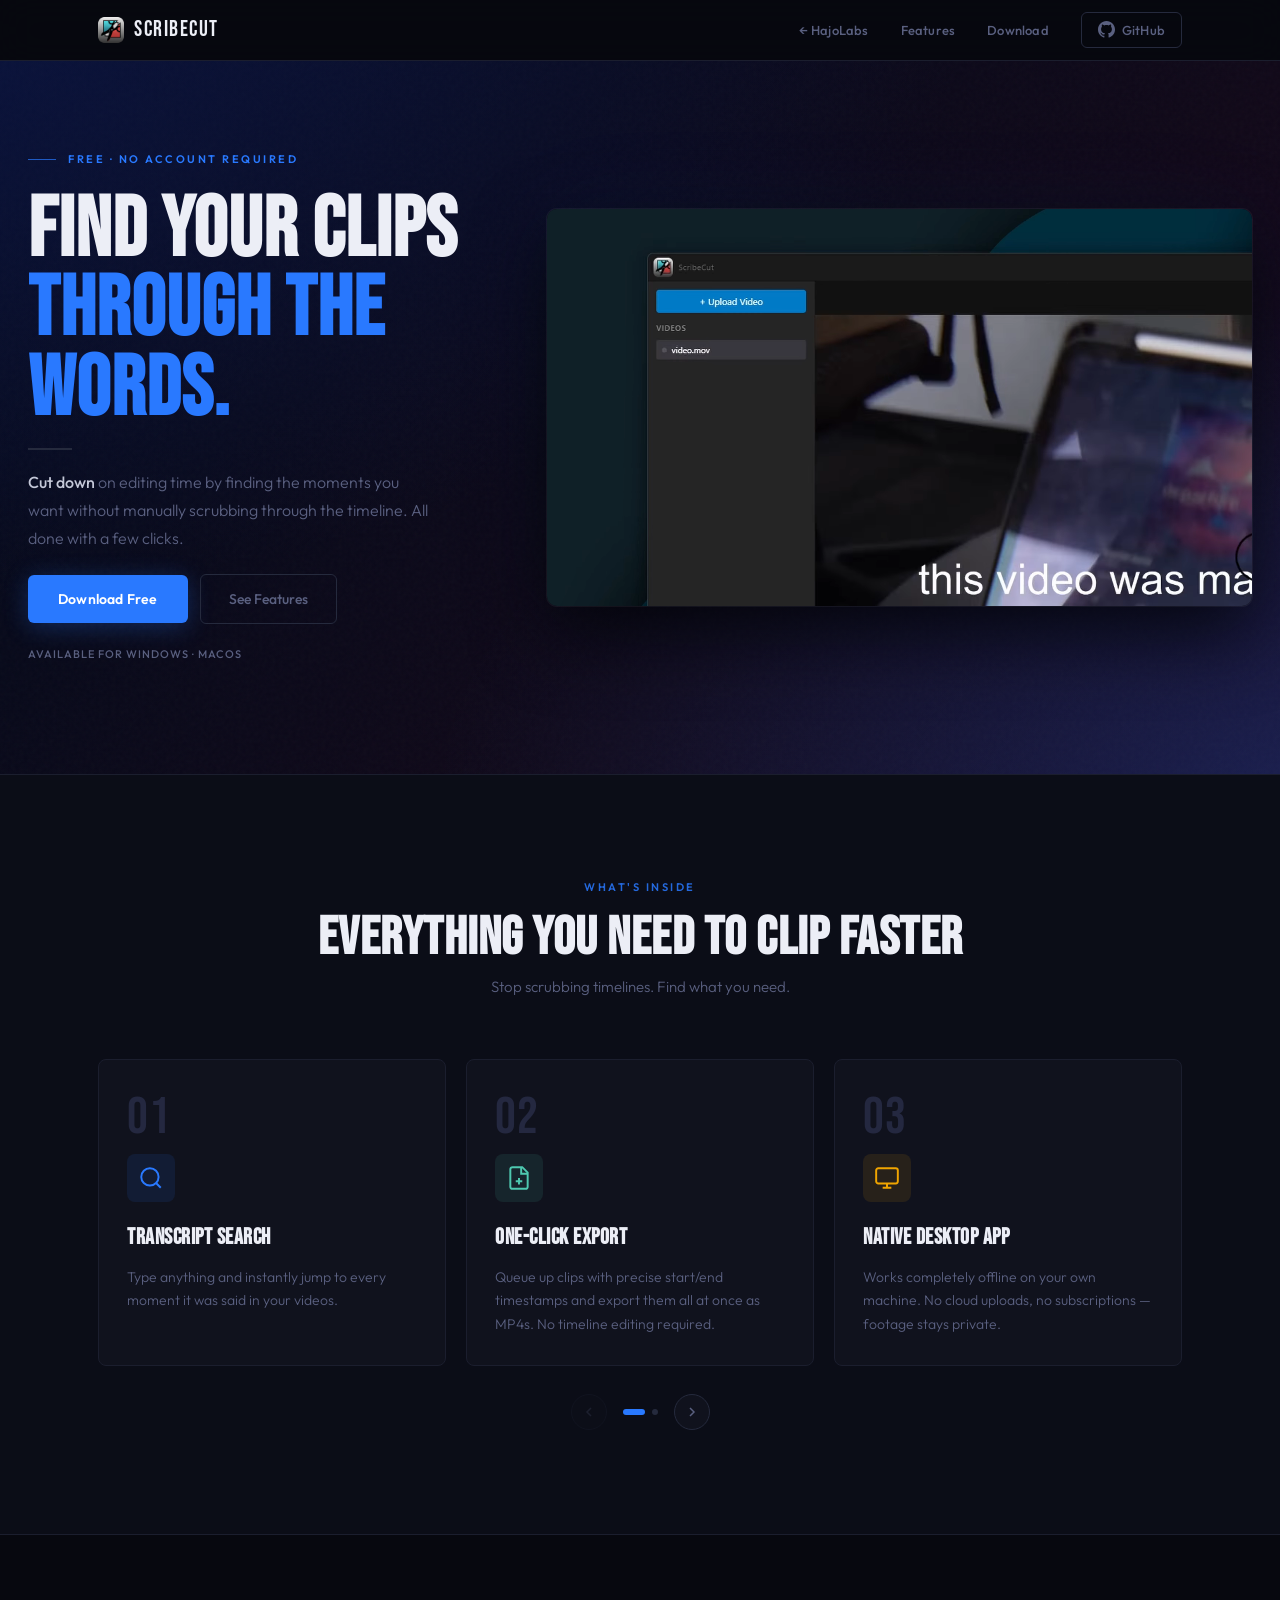
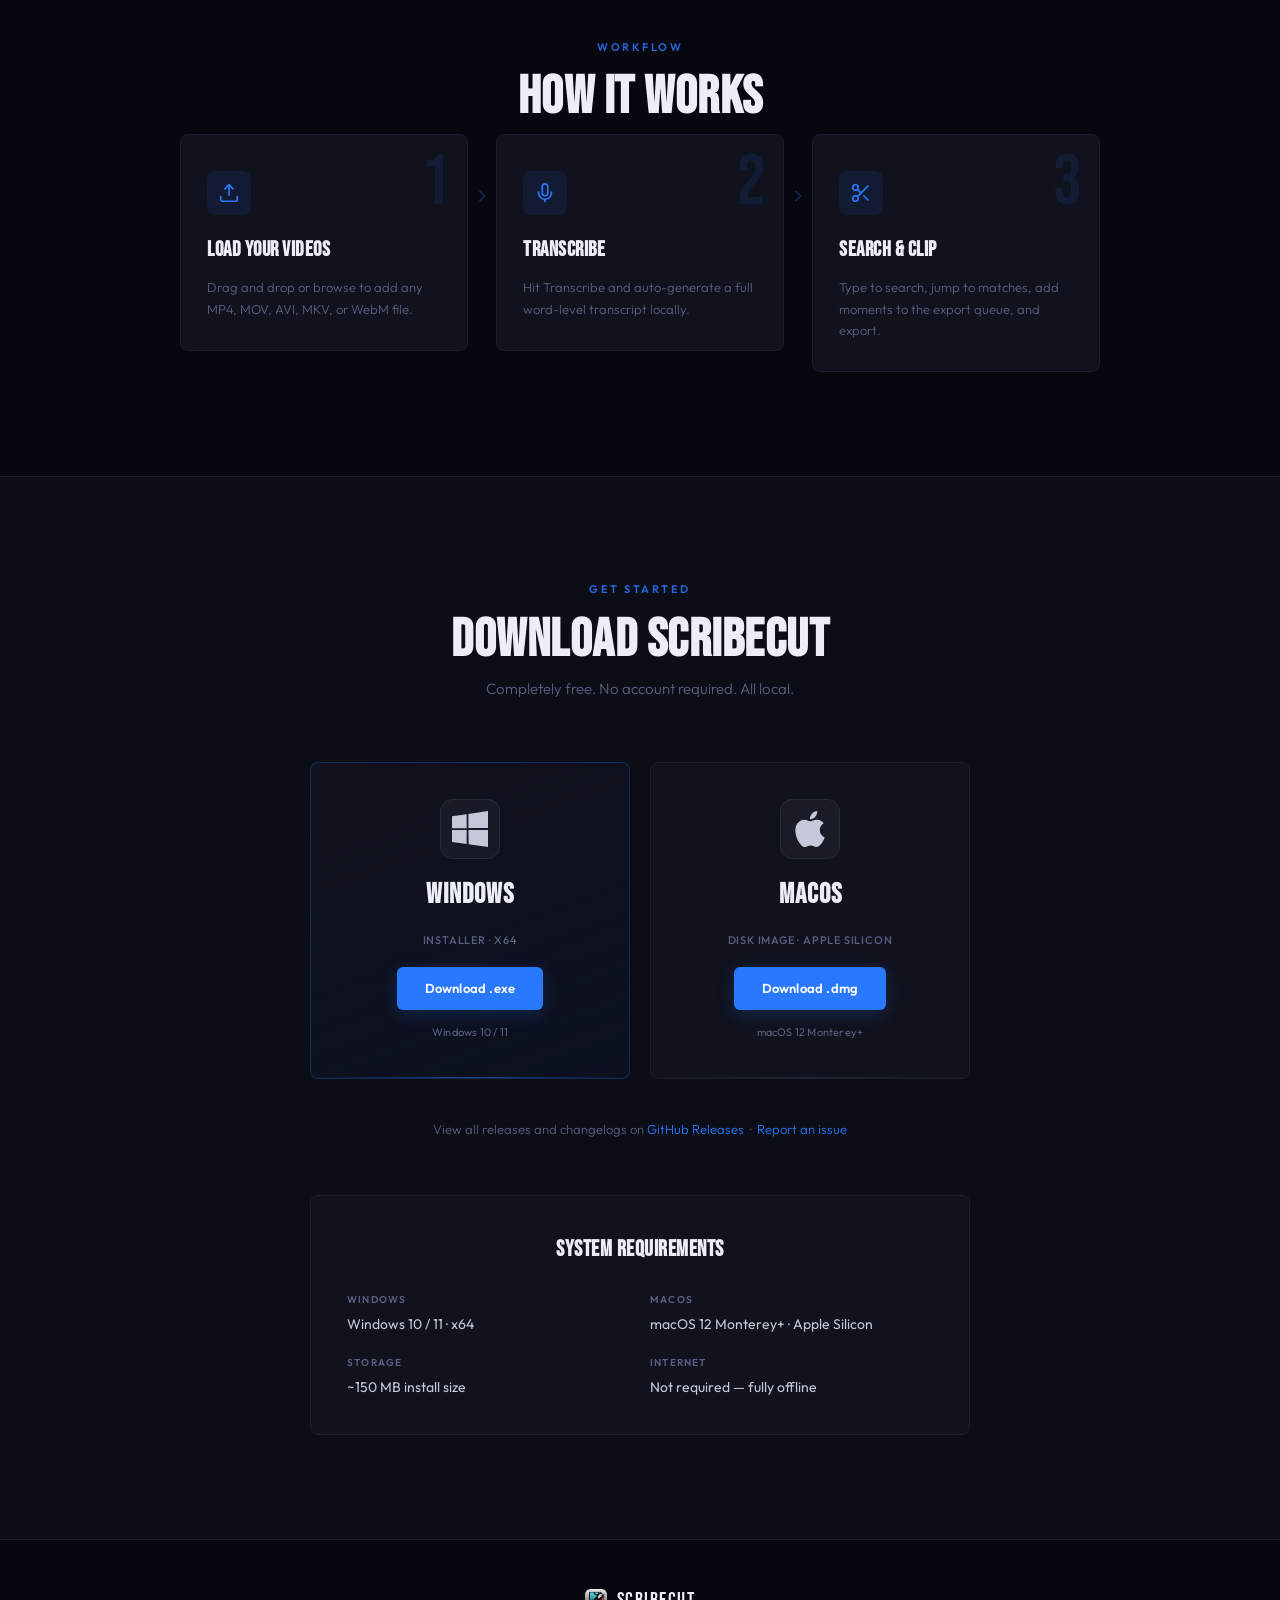
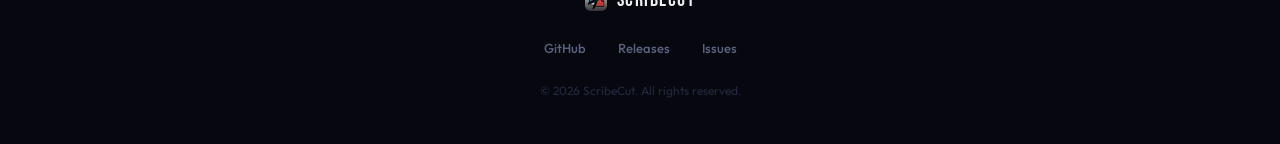
==== commit 22ca65e5: "Update download links, downloads are now handled by Cloudfare" ====
--- a/scribecut/index.html
+++ b/scribecut/index.html
@@ -7,7 +7,10 @@
         <link rel="icon" type="image/webp" href="peaklogo.webp" />
         <link rel="preconnect" href="https://fonts.googleapis.com" />
         <link rel="preconnect" href="https://fonts.gstatic.com" crossorigin />
-        <link href="https://fonts.googleapis.com/css2?family=Bebas+Neue&family=Outfit:wght@300;400;500;600&display=swap" rel="stylesheet" />
+        <link
+            href="https://fonts.googleapis.com/css2?family=Bebas+Neue&family=Outfit:wght@300;400;500;600&display=swap"
+            rel="stylesheet"
+        />
         <link rel="stylesheet" href="style.css" />
     </head>
     <body>
@@ -27,8 +30,15 @@
                         target="_blank"
                         class="nav-github"
                     >
-                        <svg width="17" height="17" viewBox="0 0 24 24" fill="currentColor">
-                            <path d="M12 0C5.37 0 0 5.37 0 12c0 5.3 3.438 9.8 8.205 11.385.6.113.82-.258.82-.577 0-.285-.01-1.04-.015-2.04-3.338.724-4.042-1.61-4.042-1.61-.546-1.385-1.335-1.755-1.335-1.755-1.087-.744.084-.729.084-.729 1.205.084 1.838 1.236 1.838 1.236 1.07 1.835 2.809 1.305 3.495.998.108-.776.417-1.305.76-1.605-2.665-.3-5.466-1.332-5.466-5.93 0-1.31.465-2.38 1.235-3.22-.135-.303-.54-1.523.105-3.176 0 0 1.005-.322 3.3 1.23.96-.267 1.98-.399 3-.405 1.02.006 2.04.138 3 .405 2.28-1.552 3.285-1.23 3.285-1.23.645 1.653.24 2.873.12 3.176.765.84 1.23 1.91 1.23 3.22 0 4.61-2.805 5.625-5.475 5.92.42.36.81 1.096.81 2.22 0 1.606-.015 2.896-.015 3.286 0 .315.21.69.825.57C20.565 21.795 24 17.295 24 12c0-6.63-5.37-12-12-12z"/>
+                        <svg
+                            width="17"
+                            height="17"
+                            viewBox="0 0 24 24"
+                            fill="currentColor"
+                        >
+                            <path
+                                d="M12 0C5.37 0 0 5.37 0 12c0 5.3 3.438 9.8 8.205 11.385.6.113.82-.258.82-.577 0-.285-.01-1.04-.015-2.04-3.338.724-4.042-1.61-4.042-1.61-.546-1.385-1.335-1.755-1.335-1.755-1.087-.744.084-.729.084-.729 1.205.084 1.838 1.236 1.838 1.236 1.07 1.835 2.809 1.305 3.495.998.108-.776.417-1.305.76-1.605-2.665-.3-5.466-1.332-5.466-5.93 0-1.31.465-2.38 1.235-3.22-.135-.303-.54-1.523.105-3.176 0 0 1.005-.322 3.3 1.23.96-.267 1.98-.399 3-.405 1.02.006 2.04.138 3 .405 2.28-1.552 3.285-1.23 3.285-1.23.645 1.653.24 2.873.12 3.176.765.84 1.23 1.91 1.23 3.22 0 4.61-2.805 5.625-5.475 5.92.42.36.81 1.096.81 2.22 0 1.606-.015 2.896-.015 3.286 0 .315.21.69.825.57C20.565 21.795 24 17.295 24 12c0-6.63-5.37-12-12-12z"
+                            />
                         </svg>
                         GitHub
                     </a>
@@ -52,15 +62,17 @@
                 </h1>
                 <div class="hero-divider"></div>
                 <p class="hero-sub">
-                    <strong>Cut down</strong> on editing time by finding the moments you
-                    want without manually scrubbing through the timeline.
-                    All done with a few clicks.
+                    <strong>Cut down</strong> on editing time by finding the
+                    moments you want without manually scrubbing through the
+                    timeline. All done with a few clicks.
                 </p>
                 <div class="hero-cta">
                     <a href="#download" class="btn-primary">Download Free</a>
                     <a href="#features" class="btn-ghost">See Features</a>
                 </div>
-                <p class="hero-platforms">Available for Windows &middot; macOS</p>
+                <p class="hero-platforms">
+                    Available for Windows &middot; macOS
+                </p>
             </div>
 
             <!-- Hero demo video -->
@@ -78,8 +90,12 @@
         <section class="features" id="features">
             <div class="section-inner">
                 <p class="section-label">What's inside</p>
-                <h2 class="section-title">Everything you need to clip faster</h2>
-                <p class="section-sub">Stop scrubbing timelines. Find what you need.</p>
+                <h2 class="section-title">
+                    Everything you need to clip faster
+                </h2>
+                <p class="section-sub">
+                    Stop scrubbing timelines. Find what you need.
+                </p>
 
                 <div class="feature-carousel">
                     <div class="carousel-clip">
@@ -88,78 +104,176 @@
                                 <div class="feature-card reveal">
                                     <span class="feature-num">01</span>
                                     <div class="feature-icon">
-                                        <svg width="26" height="26" viewBox="0 0 24 24" fill="none" stroke="currentColor" stroke-width="1.8">
-                                            <circle cx="11" cy="11" r="8"/>
-                                            <path d="m21 21-4.35-4.35"/>
+                                        <svg
+                                            width="26"
+                                            height="26"
+                                            viewBox="0 0 24 24"
+                                            fill="none"
+                                            stroke="currentColor"
+                                            stroke-width="1.8"
+                                        >
+                                            <circle cx="11" cy="11" r="8" />
+                                            <path d="m21 21-4.35-4.35" />
                                         </svg>
                                     </div>
                                     <h3>Transcript Search</h3>
-                                    <p>Type anything and instantly jump to every moment it was said in your videos.</p>
+                                    <p>
+                                        Type anything and instantly jump to
+                                        every moment it was said in your videos.
+                                    </p>
                                 </div>
 
                                 <div class="feature-card reveal">
                                     <span class="feature-num">02</span>
                                     <div class="feature-icon teal">
-                                        <svg width="26" height="26" viewBox="0 0 24 24" fill="none" stroke="currentColor" stroke-width="1.8">
-                                            <path d="M15 2H6a2 2 0 0 0-2 2v16a2 2 0 0 0 2 2h12a2 2 0 0 0 2-2V7z"/>
-                                            <polyline points="14 2 14 8 20 8"/>
-                                            <line x1="12" y1="18" x2="12" y2="12"/>
-                                            <line x1="9" y1="15" x2="15" y2="15"/>
+                                        <svg
+                                            width="26"
+                                            height="26"
+                                            viewBox="0 0 24 24"
+                                            fill="none"
+                                            stroke="currentColor"
+                                            stroke-width="1.8"
+                                        >
+                                            <path
+                                                d="M15 2H6a2 2 0 0 0-2 2v16a2 2 0 0 0 2 2h12a2 2 0 0 0 2-2V7z"
+                                            />
+                                            <polyline points="14 2 14 8 20 8" />
+                                            <line
+                                                x1="12"
+                                                y1="18"
+                                                x2="12"
+                                                y2="12"
+                                            />
+                                            <line
+                                                x1="9"
+                                                y1="15"
+                                                x2="15"
+                                                y2="15"
+                                            />
                                         </svg>
                                     </div>
                                     <h3>One-Click Export</h3>
-                                    <p>Queue up clips with precise start/end timestamps and export them all at once as MP4s. No timeline editing required.</p>
+                                    <p>
+                                        Queue up clips with precise start/end
+                                        timestamps and export them all at once
+                                        as MP4s. No timeline editing required.
+                                    </p>
                                 </div>
 
                                 <div class="feature-card reveal">
                                     <span class="feature-num">03</span>
                                     <div class="feature-icon orange">
-                                        <svg width="26" height="26" viewBox="0 0 24 24" fill="none" stroke="currentColor" stroke-width="1.8">
-                                            <rect x="2" y="3" width="20" height="14" rx="2"/>
-                                            <path d="M8 21h8M12 17v4"/>
+                                        <svg
+                                            width="26"
+                                            height="26"
+                                            viewBox="0 0 24 24"
+                                            fill="none"
+                                            stroke="currentColor"
+                                            stroke-width="1.8"
+                                        >
+                                            <rect
+                                                x="2"
+                                                y="3"
+                                                width="20"
+                                                height="14"
+                                                rx="2"
+                                            />
+                                            <path d="M8 21h8M12 17v4" />
                                         </svg>
                                     </div>
                                     <h3>Native Desktop App</h3>
-                                    <p>Works completely offline on your own machine. No cloud uploads, no subscriptions — footage stays private.</p>
+                                    <p>
+                                        Works completely offline on your own
+                                        machine. No cloud uploads, no
+                                        subscriptions — footage stays private.
+                                    </p>
                                 </div>
 
                                 <div class="feature-card reveal">
                                     <span class="feature-num">04</span>
                                     <div class="feature-icon purple">
-                                        <svg width="26" height="26" viewBox="0 0 24 24" fill="none" stroke="currentColor" stroke-width="1.8">
-                                            <path d="M12 2L2 7l10 5 10-5-10-5z"/>
-                                            <path d="m2 17 10 5 10-5"/>
-                                            <path d="m2 12 10 5 10-5"/>
+                                        <svg
+                                            width="26"
+                                            height="26"
+                                            viewBox="0 0 24 24"
+                                            fill="none"
+                                            stroke="currentColor"
+                                            stroke-width="1.8"
+                                        >
+                                            <path
+                                                d="M12 2L2 7l10 5 10-5-10-5z"
+                                            />
+                                            <path d="m2 17 10 5 10-5" />
+                                            <path d="m2 12 10 5 10-5" />
                                         </svg>
                                     </div>
                                     <h3>Multi-Video Library</h3>
-                                    <p>Load as many videos as you want. Each one gets its own transcription and you can search across your whole session.</p>
+                                    <p>
+                                        Load as many videos as you want. Each
+                                        one gets its own transcription and you
+                                        can search across your whole session.
+                                    </p>
                                 </div>
 
                                 <div class="feature-card reveal">
                                     <span class="feature-num">05</span>
                                     <div class="feature-icon blue">
-                                        <svg width="26" height="26" viewBox="0 0 24 24" fill="none" stroke="currentColor" stroke-width="1.8">
-                                            <path d="M13 2 3 14h9l-1 8 10-12h-9l1-8z"/>
+                                        <svg
+                                            width="26"
+                                            height="26"
+                                            viewBox="0 0 24 24"
+                                            fill="none"
+                                            stroke="currentColor"
+                                            stroke-width="1.8"
+                                        >
+                                            <path
+                                                d="M13 2 3 14h9l-1 8 10-12h-9l1-8z"
+                                            />
                                         </svg>
                                     </div>
                                     <h3>Instant Results</h3>
-                                    <p>Debounced live search returns results as you type. Click a timestamp to jump directly to that moment in the video.</p>
+                                    <p>
+                                        Debounced live search returns results as
+                                        you type. Click a timestamp to jump
+                                        directly to that moment in the video.
+                                    </p>
                                 </div>
                             </div>
                         </div>
                     </div>
 
                     <div class="carousel-controls">
-                        <button class="carousel-btn" id="feat-prev" aria-label="Previous">
-                            <svg width="16" height="16" viewBox="0 0 24 24" fill="none" stroke="currentColor" stroke-width="2.2">
-                                <polyline points="15 18 9 12 15 6"/>
+                        <button
+                            class="carousel-btn"
+                            id="feat-prev"
+                            aria-label="Previous"
+                        >
+                            <svg
+                                width="16"
+                                height="16"
+                                viewBox="0 0 24 24"
+                                fill="none"
+                                stroke="currentColor"
+                                stroke-width="2.2"
+                            >
+                                <polyline points="15 18 9 12 15 6" />
                             </svg>
                         </button>
                         <div class="carousel-dots" id="feat-dots"></div>
-                        <button class="carousel-btn" id="feat-next" aria-label="Next">
-                            <svg width="16" height="16" viewBox="0 0 24 24" fill="none" stroke="currentColor" stroke-width="2.2">
-                                <polyline points="9 18 15 12 9 6"/>
+                        <button
+                            class="carousel-btn"
+                            id="feat-next"
+                            aria-label="Next"
+                        >
+                            <svg
+                                width="16"
+                                height="16"
+                                viewBox="0 0 24 24"
+                                fill="none"
+                                stroke="currentColor"
+                                stroke-width="2.2"
+                            >
+                                <polyline points="9 18 15 12 9 6" />
                             </svg>
                         </button>
                     </div>
@@ -174,7 +288,11 @@
                         const nextBtn = document.getElementById("feat-next");
 
                         function visibleCount() {
-                            return window.innerWidth >= 900 ? 3 : window.innerWidth >= 600 ? 2 : 1;
+                            return window.innerWidth >= 900
+                                ? 3
+                                : window.innerWidth >= 600
+                                  ? 2
+                                  : 1;
                         }
 
                         let current = 0;
@@ -187,8 +305,13 @@
                             dotsWrap.innerHTML = "";
                             for (let i = 0; i < totalPages(); i++) {
                                 const d = document.createElement("button");
-                                d.className = "carousel-dot" + (i === current ? " active" : "");
-                                d.setAttribute("aria-label", "Go to page " + (i + 1));
+                                d.className =
+                                    "carousel-dot" +
+                                    (i === current ? " active" : "");
+                                d.setAttribute(
+                                    "aria-label",
+                                    "Go to page " + (i + 1),
+                                );
                                 d.addEventListener("click", () => goTo(i));
                                 dotsWrap.appendChild(d);
                             }
@@ -197,11 +320,19 @@
                         function goTo(index) {
                             const vc = visibleCount();
                             const wrapWidth = track.parentElement.clientWidth;
-                            current = Math.max(0, Math.min(index, totalPages() - 1));
-                            track.style.transform = "translateX(-" + current * (wrapWidth + 20) + "px)";
-                            dotsWrap.querySelectorAll(".carousel-dot").forEach((d, i) => {
-                                d.classList.toggle("active", i === current);
-                            });
+                            current = Math.max(
+                                0,
+                                Math.min(index, totalPages() - 1),
+                            );
+                            track.style.transform =
+                                "translateX(-" +
+                                current * (wrapWidth + 20) +
+                                "px)";
+                            dotsWrap
+                                .querySelectorAll(".carousel-dot")
+                                .forEach((d, i) => {
+                                    d.classList.toggle("active", i === current);
+                                });
                             prevBtn.disabled = current === 0;
                             nextBtn.disabled = current === totalPages() - 1;
                         }
@@ -210,13 +341,19 @@
                             const vc = visibleCount();
                             const wrapWidth = track.parentElement.clientWidth;
                             const cardWidth = (wrapWidth - 20 * (vc - 1)) / vc;
-                            cards.forEach((c) => { c.style.flex = "0 0 " + cardWidth + "px"; });
+                            cards.forEach((c) => {
+                                c.style.flex = "0 0 " + cardWidth + "px";
+                            });
                             buildDots();
                             goTo(Math.min(current, totalPages() - 1));
                         }
 
-                        prevBtn.addEventListener("click", () => goTo(current - 1));
-                        nextBtn.addEventListener("click", () => goTo(current + 1));
+                        prevBtn.addEventListener("click", () =>
+                            goTo(current - 1),
+                        );
+                        nextBtn.addEventListener("click", () =>
+                            goTo(current + 1),
+                        );
                         setup();
                         window.addEventListener("resize", setup);
                     })();
@@ -233,49 +370,98 @@
                     <div class="step reveal">
                         <span class="step-num">1</span>
                         <div class="step-icon">
-                            <svg width="22" height="22" viewBox="0 0 24 24" fill="none" stroke="currentColor" stroke-width="1.8">
-                                <path d="M21 15v4a2 2 0 0 1-2 2H5a2 2 0 0 1-2-2v-4"/>
-                                <polyline points="17 8 12 3 7 8"/>
-                                <line x1="12" y1="3" x2="12" y2="15"/>
+                            <svg
+                                width="22"
+                                height="22"
+                                viewBox="0 0 24 24"
+                                fill="none"
+                                stroke="currentColor"
+                                stroke-width="1.8"
+                            >
+                                <path
+                                    d="M21 15v4a2 2 0 0 1-2 2H5a2 2 0 0 1-2-2v-4"
+                                />
+                                <polyline points="17 8 12 3 7 8" />
+                                <line x1="12" y1="3" x2="12" y2="15" />
                             </svg>
                         </div>
                         <h3>Load your videos</h3>
-                        <p>Drag and drop or browse to add any MP4, MOV, AVI, MKV, or WebM file.</p>
+                        <p>
+                            Drag and drop or browse to add any MP4, MOV, AVI,
+                            MKV, or WebM file.
+                        </p>
                     </div>
                     <div class="step-connector">
-                        <svg width="20" height="20" viewBox="0 0 24 24" fill="none" stroke="currentColor" stroke-width="2">
-                            <polyline points="9 18 15 12 9 6"/>
+                        <svg
+                            width="20"
+                            height="20"
+                            viewBox="0 0 24 24"
+                            fill="none"
+                            stroke="currentColor"
+                            stroke-width="2"
+                        >
+                            <polyline points="9 18 15 12 9 6" />
                         </svg>
                     </div>
                     <div class="step reveal">
                         <span class="step-num">2</span>
                         <div class="step-icon">
-                            <svg width="22" height="22" viewBox="0 0 24 24" fill="none" stroke="currentColor" stroke-width="1.8">
-                                <path d="M12 2a3 3 0 0 0-3 3v7a3 3 0 0 0 6 0V5a3 3 0 0 0-3-3z"/>
-                                <path d="M19 10v2a7 7 0 0 1-14 0v-2"/>
-                                <line x1="12" y1="19" x2="12" y2="22"/>
+                            <svg
+                                width="22"
+                                height="22"
+                                viewBox="0 0 24 24"
+                                fill="none"
+                                stroke="currentColor"
+                                stroke-width="1.8"
+                            >
+                                <path
+                                    d="M12 2a3 3 0 0 0-3 3v7a3 3 0 0 0 6 0V5a3 3 0 0 0-3-3z"
+                                />
+                                <path d="M19 10v2a7 7 0 0 1-14 0v-2" />
+                                <line x1="12" y1="19" x2="12" y2="22" />
                             </svg>
                         </div>
                         <h3>Transcribe</h3>
-                        <p>Hit Transcribe and auto-generate a full word-level transcript locally.</p>
+                        <p>
+                            Hit Transcribe and auto-generate a full word-level
+                            transcript locally.
+                        </p>
                     </div>
                     <div class="step-connector">
-                        <svg width="20" height="20" viewBox="0 0 24 24" fill="none" stroke="currentColor" stroke-width="2">
-                            <polyline points="9 18 15 12 9 6"/>
+                        <svg
+                            width="20"
+                            height="20"
+                            viewBox="0 0 24 24"
+                            fill="none"
+                            stroke="currentColor"
+                            stroke-width="2"
+                        >
+                            <polyline points="9 18 15 12 9 6" />
                         </svg>
                     </div>
                     <div class="step reveal">
                         <span class="step-num">3</span>
                         <div class="step-icon">
-                            <svg width="22" height="22" viewBox="0 0 24 24" fill="none" stroke="currentColor" stroke-width="1.8">
-                                <circle cx="6" cy="6" r="3"/><circle cx="6" cy="18" r="3"/>
-                                <line x1="20" y1="4" x2="8.12" y2="15.88"/>
-                                <line x1="14.47" y1="14.48" x2="20" y2="20"/>
-                                <line x1="8.12" y1="8.12" x2="12" y2="12"/>
+                            <svg
+                                width="22"
+                                height="22"
+                                viewBox="0 0 24 24"
+                                fill="none"
+                                stroke="currentColor"
+                                stroke-width="1.8"
+                            >
+                                <circle cx="6" cy="6" r="3" />
+                                <circle cx="6" cy="18" r="3" />
+                                <line x1="20" y1="4" x2="8.12" y2="15.88" />
+                                <line x1="14.47" y1="14.48" x2="20" y2="20" />
+                                <line x1="8.12" y1="8.12" x2="12" y2="12" />
                             </svg>
                         </div>
                         <h3>Search &amp; clip</h3>
-                        <p>Type to search, jump to matches, add moments to the export queue, and export.</p>
+                        <p>
+                            Type to search, jump to matches, add moments to the
+                            export queue, and export.
+                        </p>
                     </div>
                 </div>
             </div>
@@ -286,18 +472,30 @@
             <div class="section-inner">
                 <p class="section-label">Get started</p>
                 <h2 class="section-title">Download ScribeCut</h2>
-                <p class="section-sub">Completely free. No account required. All local.</p>
+                <p class="section-sub">
+                    Completely free. No account required. All local.
+                </p>
 
                 <div class="download-cards">
                     <div class="download-card featured reveal">
                         <div class="download-platform-icon">
-                            <svg width="36" height="36" viewBox="0 0 24 24" fill="currentColor">
-                                <path d="M0 3.449L9.75 2.1v9.451H0m10.949-9.602L24 0v11.4H10.949M0 12.6h9.75v9.451L0 20.699M10.949 12.6H24V24l-12.9-1.801"/>
+                            <svg
+                                width="36"
+                                height="36"
+                                viewBox="0 0 24 24"
+                                fill="currentColor"
+                            >
+                                <path
+                                    d="M0 3.449L9.75 2.1v9.451H0m10.949-9.602L24 0v11.4H10.949M0 12.6h9.75v9.451L0 20.699M10.949 12.6H24V24l-12.9-1.801"
+                                />
                             </svg>
                         </div>
                         <h3>Windows</h3>
                         <p class="download-version">Installer &middot; x64</p>
-                        <a href="https://github.com/joshsantiago04/scribecut/releases/download/v1.0.1/ScribeCut_1.0.1_x64-setup.exe" class="download-btn">
+                        <a
+                            href="https://downloads.hajolabs.com/scribecut/latest/ScribeCut_setup.exe"
+                            class="download-btn"
+                        >
                             Download .exe
                         </a>
                         <p class="download-note">Windows 10 / 11</p>
@@ -305,13 +503,25 @@
 
                     <div class="download-card reveal">
                         <div class="download-platform-icon">
-                            <svg width="36" height="36" viewBox="0 0 24 24" fill="currentColor">
-                                <path d="M12.152 6.896c-.948 0-2.415-1.078-3.96-1.04-2.04.027-3.91 1.183-4.961 3.014-2.117 3.675-.546 9.103 1.519 12.09 1.013 1.454 2.208 3.09 3.792 3.039 1.52-.065 2.09-.987 3.935-.987 1.831 0 2.35.987 3.96.948 1.637-.026 2.676-1.48 3.676-2.948 1.156-1.688 1.636-3.325 1.662-3.415-.039-.013-3.182-1.221-3.22-4.857-.026-3.04 2.48-4.494 2.597-4.559-1.429-2.09-3.623-2.324-4.39-2.376-2-.156-3.675 1.09-4.61 1.09zM15.53 3.83c.843-1.012 1.4-2.427 1.245-3.83-1.207.052-2.662.805-3.532 1.818-.78.896-1.454 2.338-1.273 3.714 1.338.104 2.715-.688 3.559-1.701"/>
+                            <svg
+                                width="36"
+                                height="36"
+                                viewBox="0 0 24 24"
+                                fill="currentColor"
+                            >
+                                <path
+                                    d="M12.152 6.896c-.948 0-2.415-1.078-3.96-1.04-2.04.027-3.91 1.183-4.961 3.014-2.117 3.675-.546 9.103 1.519 12.09 1.013 1.454 2.208 3.09 3.792 3.039 1.52-.065 2.09-.987 3.935-.987 1.831 0 2.35.987 3.96.948 1.637-.026 2.676-1.48 3.676-2.948 1.156-1.688 1.636-3.325 1.662-3.415-.039-.013-3.182-1.221-3.22-4.857-.026-3.04 2.48-4.494 2.597-4.559-1.429-2.09-3.623-2.324-4.39-2.376-2-.156-3.675 1.09-4.61 1.09zM15.53 3.83c.843-1.012 1.4-2.427 1.245-3.83-1.207.052-2.662.805-3.532 1.818-.78.896-1.454 2.338-1.273 3.714 1.338.104 2.715-.688 3.559-1.701"
+                                />
                             </svg>
                         </div>
                         <h3>macOS</h3>
-                        <p class="download-version">Disk Image &middot; Apple Silicon</p>
-                        <a href="https://github.com/joshsantiago04/scribecut/releases/download/v1.0.1/ScribeCut_1.0.1_aarch64.dmg" class="download-btn">
+                        <p class="download-version">
+                            Disk Image &middot; Apple Silicon
+                        </p>
+                        <a
+                            href="https://downloads.hajolabs.com/scribecut/latest/ScribeCut.dmg"
+                            class="download-btn"
+                        >
                             Download .dmg
                         </a>
                         <p class="download-note">macOS 12 Monterey+</p>
@@ -319,10 +529,19 @@
                 </div>
 
                 <div class="download-alt">
-                    <p>View all releases and changelogs on
-                        <a href="https://github.com/joshsantiago04/scribecut/releases" target="_blank">GitHub Releases</a>
+                    <p>
+                        View all releases and changelogs on
+                        <a
+                            href="https://github.com/joshsantiago04/scribecut/releases"
+                            target="_blank"
+                            >GitHub Releases</a
+                        >
                         &nbsp;&middot;&nbsp;
-                        <a href="https://github.com/joshsantiago04/scribecut/issues" target="_blank">Report an issue</a>
+                        <a
+                            href="https://github.com/joshsantiago04/scribecut/issues"
+                            target="_blank"
+                            >Report an issue</a
+                        >
                     </p>
                 </div>
 
@@ -335,7 +554,9 @@
                         </div>
                         <div class="req-item">
                             <span class="req-label">macOS</span>
-                            <span class="req-value">macOS 12 Monterey+ · Apple Silicon</span>
+                            <span class="req-value"
+                                >macOS 12 Monterey+ · Apple Silicon</span
+                            >
                         </div>
                         <div class="req-item">
                             <span class="req-label">Storage</span>
@@ -343,7 +564,9 @@
                         </div>
                         <div class="req-item">
                             <span class="req-label">Internet</span>
-                            <span class="req-value">Not required — fully offline</span>
+                            <span class="req-value"
+                                >Not required — fully offline</span
+                            >
                         </div>
                     </div>
                 </div>
@@ -354,29 +577,52 @@
         <footer class="footer">
             <div class="footer-inner">
                 <div class="footer-brand">
-                    <img src="peaklogo.webp" alt="ScribeCut" class="footer-logo" />
+                    <img
+                        src="peaklogo.webp"
+                        alt="ScribeCut"
+                        class="footer-logo"
+                    />
                     <span>ScribeCut</span>
                 </div>
                 <div class="footer-links">
-                    <a href="https://github.com/joshsantiago04/scribecut" target="_blank">GitHub</a>
-                    <a href="https://github.com/joshsantiago04/scribecut/releases" target="_blank">Releases</a>
-                    <a href="https://github.com/joshsantiago04/scribecut/issues" target="_blank">Issues</a>
-                </div>
-                <p class="footer-copy">&copy; 2026 ScribeCut. All rights reserved.</p>
+                    <a
+                        href="https://github.com/joshsantiago04/scribecut"
+                        target="_blank"
+                        >GitHub</a
+                    >
+                    <a
+                        href="https://github.com/joshsantiago04/scribecut/releases"
+                        target="_blank"
+                        >Releases</a
+                    >
+                    <a
+                        href="https://github.com/joshsantiago04/scribecut/issues"
+                        target="_blank"
+                        >Issues</a
+                    >
+                </div>
+                <p class="footer-copy">
+                    &copy; 2026 ScribeCut. All rights reserved.
+                </p>
             </div>
         </footer>
 
         <script>
             // Scroll reveal
-            const observer = new IntersectionObserver((entries) => {
-                entries.forEach(e => {
-                    if (e.isIntersecting) {
-                        e.target.classList.add('revealed');
-                        observer.unobserve(e.target);
-                    }
-                });
-            }, { threshold: 0.12 });
-            document.querySelectorAll('.reveal').forEach(el => observer.observe(el));
+            const observer = new IntersectionObserver(
+                (entries) => {
+                    entries.forEach((e) => {
+                        if (e.isIntersecting) {
+                            e.target.classList.add("revealed");
+                            observer.unobserve(e.target);
+                        }
+                    });
+                },
+                { threshold: 0.12 },
+            );
+            document
+                .querySelectorAll(".reveal")
+                .forEach((el) => observer.observe(el));
         </script>
     </body>
 </html>
